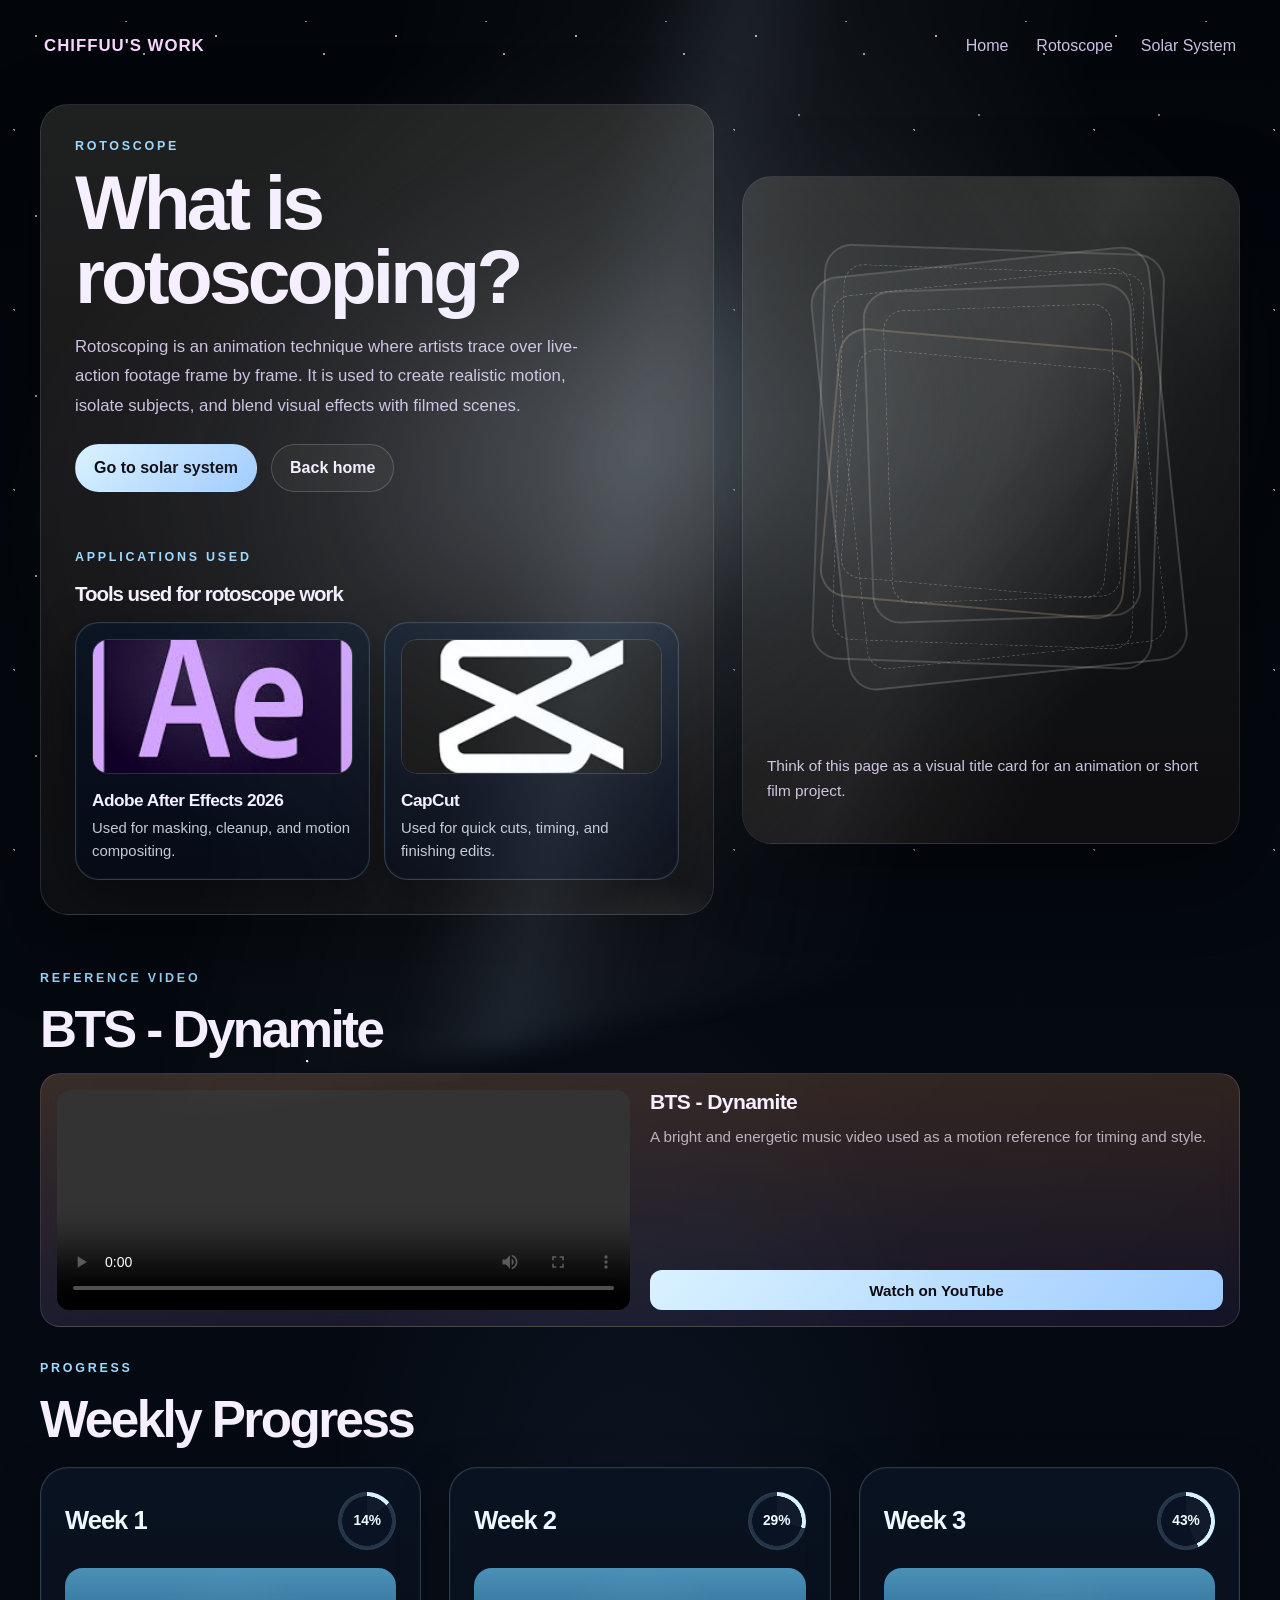
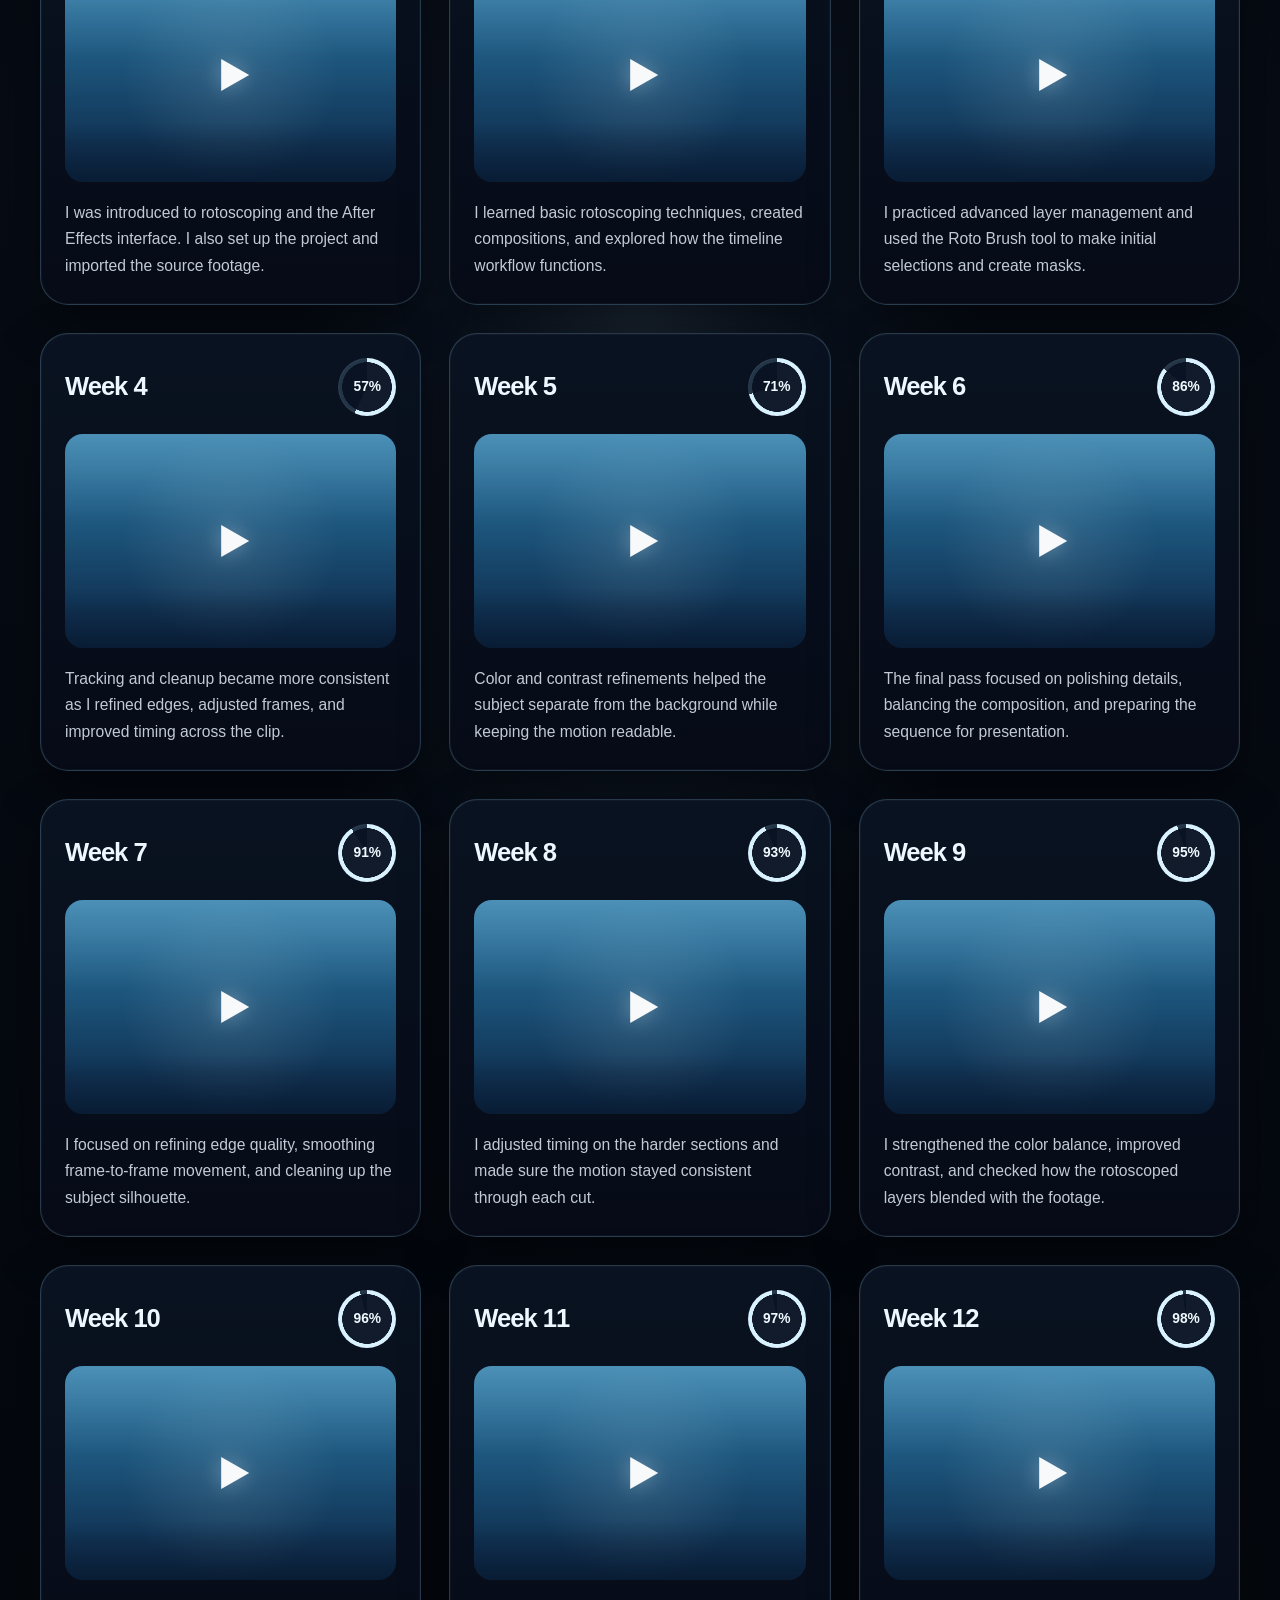
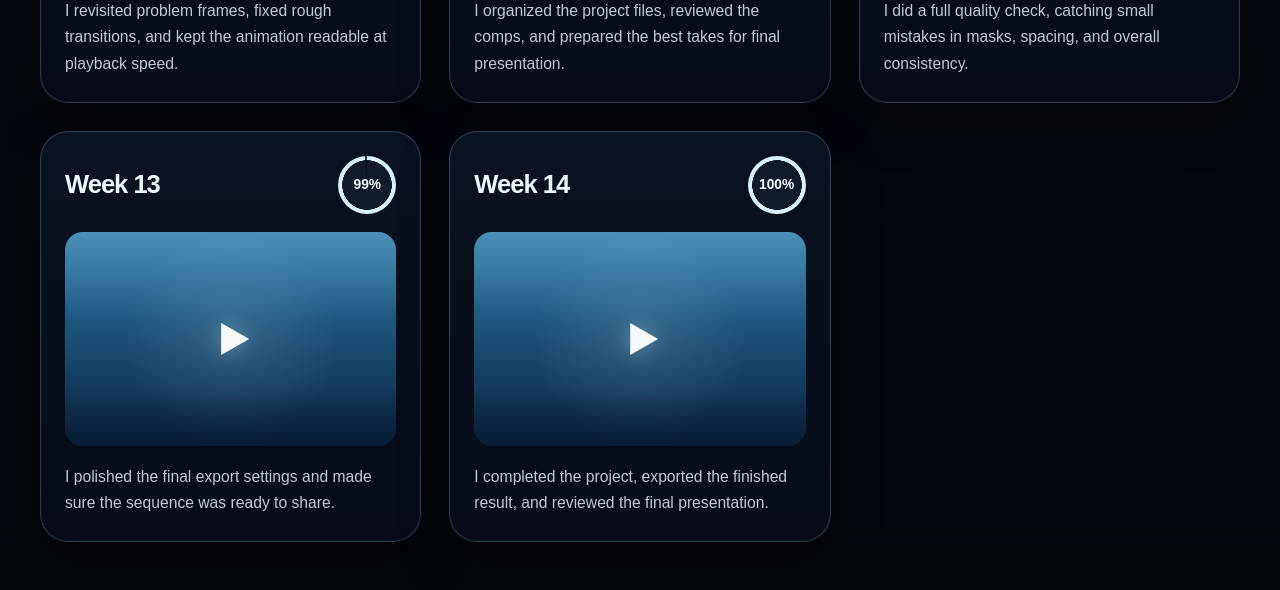
==== rotoscope.html @ 4b86f0cb "Solar system update all" ====
<!DOCTYPE html>
<html lang="en">
  <head>
    <meta charset="utf-8" />
    <meta name="viewport" content="width=device-width, initial-scale=1" />
    <title>Chiffuu's work - Rotoscope</title>
    <meta
      name="description"
      content="A stylized rotoscope page with bold contrast, frame cards, and sketch-like atmosphere."
    />
    <link rel="stylesheet" href="styles.css" />
  </head>
  <body>
    <div class="page-shell">
      <header class="topbar">
        <a class="brand" href="index.html" aria-label="Chiffuu's work home">Chiffuu's work</a>
        <nav class="nav" aria-label="Primary">
          <a href="index.html">Home</a>
          <a aria-current="page" href="rotoscope.html">Rotoscope</a>
          <a href="solar-system.html">Solar System</a>
        </nav>
      </header>

      <main>
        <section class="hero rotoscope-hero">
          <div class="hero-copy rotoscope-copy">
            <p class="eyebrow">Rotoscope</p>
            <h1>What is rotoscoping?</h1>
            <p class="hero-text">
              Rotoscoping is an animation technique where artists trace over live-action footage frame by frame.
              It is used to create realistic motion, isolate subjects, and blend visual effects with filmed scenes.
            </p>

            <div class="hero-actions">
              <a class="button button-primary" href="solar-system.html">Go to solar system</a>
              <a class="button button-secondary" href="index.html">Back home</a>
            </div>

            <section class="apps-section apps-inline" aria-labelledby="apps-heading">
              <div class="section-heading apps-heading-block">
                <p class="eyebrow">Applications used</p>
                <h2 id="apps-heading">Tools used for rotoscope work</h2>
              </div>

              <div class="apps-grid apps-grid-inline">
                <article class="app-card">
                  <img src="picture/Ae.jpg" alt="Adobe After Effects 2026 logo" class="app-image" />
                  <h3>Adobe After Effects 2026</h3>
                  <p>Used for masking, cleanup, and motion compositing.</p>
                </article>

                <article class="app-card">
                  <img src="picture/Capcut.png" alt="CapCut logo" class="app-image" />
                  <h3>CapCut</h3>
                  <p>Used for quick cuts, timing, and finishing edits.</p>
                </article>
              </div>
            </section>
          </div>

          <aside class="orbit-card rotoscope-panel" aria-label="Rotoscope frame stack">
            <div class="frame-stack" aria-hidden="true">
              <span class="frame frame-a"></span>
              <span class="frame frame-b"></span>
              <span class="frame frame-c"></span>
              <span class="frame frame-d"></span>
            </div>
            <div class="orbit-caption">
              <p>Think of this page as a visual title card for an animation or short film project.</p>
            </div>
          </aside>
        </section>

        <section class="section video-section rotoscope-video-section" aria-labelledby="rotoscope-video-heading">
          <div class="section-heading">
            <p class="eyebrow">Reference video</p>
            <h2 id="rotoscope-video-heading">BTS - Dynamite</h2>
          </div>

          <div class="video-box rotoscope-video-box" aria-label="BTS Dynamite video">
            <div class="video-player">
              <video controls preload="metadata" width="100%" height="220">
                <source src="video/Bts-Dynamite.mp4" type="video/mp4" />
                Your browser does not support the video tag.
              </video>
            </div>
            <div class="video-info">
              <p class="video-title">BTS - Dynamite</p>
              <p class="video-description">A bright and energetic music video used as a motion reference for timing and style.</p>
              <a href="https://www.youtube.com/watch?v=MRHUlhwJkds&amp;list=RDMRHUlhwJkds&amp;start_radio=1" class="video-link" target="_blank" rel="noopener noreferrer">Watch on YouTube</a>
            </div>
          </div>
        </section>

        <section class="section weekly-section" aria-labelledby="weekly-progress-heading">
          <div class="section-heading weekly-heading">
            <p class="eyebrow">Progress</p>
            <h2 id="weekly-progress-heading">Weekly Progress</h2>
          </div>

          <div class="weekly-grid">
            <article class="weekly-card" style="--progress: 14;">
              <div class="weekly-card-head">
                <h3>Week 1</h3>
                <span class="progress-ring" aria-hidden="true">14%</span>
              </div>
              <div class="weekly-preview" aria-hidden="true"><span class="weekly-play"></span></div>
              <p>I was introduced to rotoscoping and the After Effects interface. I also set up the project and imported the source footage.</p>
            </article>

            <article class="weekly-card" style="--progress: 29;">
              <div class="weekly-card-head">
                <h3>Week 2</h3>
                <span class="progress-ring" aria-hidden="true">29%</span>
              </div>
              <div class="weekly-preview" aria-hidden="true"><span class="weekly-play"></span></div>
              <p>I learned basic rotoscoping techniques, created compositions, and explored how the timeline workflow functions.</p>
            </article>

            <article class="weekly-card" style="--progress: 43;">
              <div class="weekly-card-head">
                <h3>Week 3</h3>
                <span class="progress-ring" aria-hidden="true">43%</span>
              </div>
              <div class="weekly-preview" aria-hidden="true"><span class="weekly-play"></span></div>
              <p>I practiced advanced layer management and used the Roto Brush tool to make initial selections and create masks.</p>
            </article>

            <article class="weekly-card" style="--progress: 57;">
              <div class="weekly-card-head">
                <h3>Week 4</h3>
                <span class="progress-ring" aria-hidden="true">57%</span>
              </div>
              <div class="weekly-preview" aria-hidden="true"><span class="weekly-play"></span></div>
              <p>Tracking and cleanup became more consistent as I refined edges, adjusted frames, and improved timing across the clip.</p>
            </article>

            <article class="weekly-card" style="--progress: 71;">
              <div class="weekly-card-head">
                <h3>Week 5</h3>
                <span class="progress-ring" aria-hidden="true">71%</span>
              </div>
              <div class="weekly-preview" aria-hidden="true"><span class="weekly-play"></span></div>
              <p>Color and contrast refinements helped the subject separate from the background while keeping the motion readable.</p>
            </article>

            <article class="weekly-card" style="--progress: 86;">
              <div class="weekly-card-head">
                <h3>Week 6</h3>
                <span class="progress-ring" aria-hidden="true">86%</span>
              </div>
              <div class="weekly-preview" aria-hidden="true"><span class="weekly-play"></span></div>
              <p>The final pass focused on polishing details, balancing the composition, and preparing the sequence for presentation.</p>
            </article>

            <article class="weekly-card" style="--progress: 91;">
              <div class="weekly-card-head">
                <h3>Week 7</h3>
                <span class="progress-ring" aria-hidden="true">91%</span>
              </div>
              <div class="weekly-preview" aria-hidden="true"><span class="weekly-play"></span></div>
              <p>I focused on refining edge quality, smoothing frame-to-frame movement, and cleaning up the subject silhouette.</p>
            </article>

            <article class="weekly-card" style="--progress: 93;">
              <div class="weekly-card-head">
                <h3>Week 8</h3>
                <span class="progress-ring" aria-hidden="true">93%</span>
              </div>
              <div class="weekly-preview" aria-hidden="true"><span class="weekly-play"></span></div>
              <p>I adjusted timing on the harder sections and made sure the motion stayed consistent through each cut.</p>
            </article>

            <article class="weekly-card" style="--progress: 95;">
              <div class="weekly-card-head">
                <h3>Week 9</h3>
                <span class="progress-ring" aria-hidden="true">95%</span>
              </div>
              <div class="weekly-preview" aria-hidden="true"><span class="weekly-play"></span></div>
              <p>I strengthened the color balance, improved contrast, and checked how the rotoscoped layers blended with the footage.</p>
            </article>

            <article class="weekly-card" style="--progress: 96;">
              <div class="weekly-card-head">
                <h3>Week 10</h3>
                <span class="progress-ring" aria-hidden="true">96%</span>
              </div>
              <div class="weekly-preview" aria-hidden="true"><span class="weekly-play"></span></div>
              <p>I revisited problem frames, fixed rough transitions, and kept the animation readable at playback speed.</p>
            </article>

            <article class="weekly-card" style="--progress: 97;">
              <div class="weekly-card-head">
                <h3>Week 11</h3>
                <span class="progress-ring" aria-hidden="true">97%</span>
              </div>
              <div class="weekly-preview" aria-hidden="true"><span class="weekly-play"></span></div>
              <p>I organized the project files, reviewed the comps, and prepared the best takes for final presentation.</p>
            </article>

            <article class="weekly-card" style="--progress: 98;">
              <div class="weekly-card-head">
                <h3>Week 12</h3>
                <span class="progress-ring" aria-hidden="true">98%</span>
              </div>
              <div class="weekly-preview" aria-hidden="true"><span class="weekly-play"></span></div>
              <p>I did a full quality check, catching small mistakes in masks, spacing, and overall consistency.</p>
            </article>

            <article class="weekly-card" style="--progress: 99;">
              <div class="weekly-card-head">
                <h3>Week 13</h3>
                <span class="progress-ring" aria-hidden="true">99%</span>
              </div>
              <div class="weekly-preview" aria-hidden="true"><span class="weekly-play"></span></div>
              <p>I polished the final export settings and made sure the sequence was ready to share.</p>
            </article>

            <article class="weekly-card" style="--progress: 100;">
              <div class="weekly-card-head">
                <h3>Week 14</h3>
                <span class="progress-ring" aria-hidden="true">100%</span>
              </div>
              <div class="weekly-preview" aria-hidden="true"><span class="weekly-play"></span></div>
              <p>I completed the project, exported the finished result, and reviewed the final presentation.</p>
            </article>
          </div>
        </section>
      </main>
    </div>
  </body>
</html>
---- styles.css ----
:root {
  color-scheme: dark;
  --bg: #04070e;
  --bg-soft: #07101b;
  --panel: rgba(13, 20, 33, 0.84);
  --panel-border: rgba(170, 205, 255, 0.14);
  --text: #f6efff;
  --muted: #ccbfe0;
  --accent: #9dd9ff;
  --accent-2: #dff5ff;
  --ring: rgba(146, 190, 255, 0.18);
  --shadow: 0 28px 80px rgba(0, 0, 0, 0.45);
}

* {
  box-sizing: border-box;
}

html {
  scroll-behavior: smooth;
}

body {
  margin: 0;
  min-height: 100vh;
  color: var(--text);
  font-family: "Space Grotesk", "Trebuchet MS", "Segoe UI", sans-serif;
  background:
    radial-gradient(ellipse at center, rgba(164, 213, 255, 0.12) 0%, rgba(73, 110, 160, 0.08) 18%, transparent 38%),
    radial-gradient(circle at 50% 50%, rgba(255, 255, 255, 0.08) 0 1px, transparent 1.5px),
    radial-gradient(circle at 24% 28%, rgba(255, 255, 255, 0.9) 0 1px, transparent 1.5px),
    radial-gradient(circle at 72% 22%, rgba(255, 255, 255, 0.75) 0 1px, transparent 1.5px),
    radial-gradient(circle at 84% 68%, rgba(255, 255, 255, 0.7) 0 1px, transparent 1.5px),
    linear-gradient(180deg, #02050a 0%, #060b14 46%, #03060b 100%);
}

body::after {
  content: "";
  position: fixed;
  inset: -12% -18%;
  pointer-events: none;
  opacity: 0.75;
  background:
    radial-gradient(ellipse at 50% 50%, rgba(255, 255, 255, 0.08) 0%, rgba(255, 255, 255, 0.06) 12%, transparent 26%),
    radial-gradient(ellipse at 50% 50%, rgba(180, 220, 255, 0.16) 0%, rgba(180, 220, 255, 0.08) 18%, transparent 42%),
    radial-gradient(ellipse at 50% 50%, rgba(255, 255, 255, 0.11) 0%, transparent 55%),
    linear-gradient(115deg, transparent 32%, rgba(255, 255, 255, 0.04) 45%, rgba(210, 233, 255, 0.16) 50%, rgba(255, 255, 255, 0.06) 55%, transparent 68%);
  transform: rotate(-12deg);
  filter: blur(14px);
}

body::before {
  content: "";
  position: fixed;
  inset: 0;
  pointer-events: none;
  opacity: 0.7;
  background-image:
    radial-gradient(circle at 20% 20%, rgba(255, 255, 255, 0.95) 0 1px, transparent 1px),
    radial-gradient(circle at 80% 30%, rgba(255, 255, 255, 0.85) 0 1px, transparent 1px),
    radial-gradient(circle at 8% 72%, rgba(255, 255, 255, 0.8) 0 1px, transparent 1px),
    radial-gradient(circle at 44% 64%, rgba(255, 255, 255, 0.65) 0 1px, transparent 1px),
    radial-gradient(circle at 70% 12%, rgba(255, 255, 255, 0.7) 0 1px, transparent 1px),
    radial-gradient(circle at 50% 42%, rgba(165, 220, 255, 0.14), transparent 22%),
    radial-gradient(circle at 52% 58%, rgba(255, 255, 255, 0.08), transparent 14%);
  background-size: 180px 180px, 180px 180px, 180px 180px, 180px 180px, 180px 180px, 100% 100%, 100% 100%;
}

a {
  color: inherit;
  text-decoration: none;
}

.page-shell {
  width: min(1200px, calc(100% - 32px));
  margin: 0 auto;
  padding: 22px 0 48px;
}

.home-hero .hero-copy,
.rotoscope-copy {
  min-height: 100%;
}

.home-hero {
  position: relative;
}

.home-hero::before {
  content: "";
  position: absolute;
  inset: 8px 0 0;
  z-index: -1;
  border-radius: 34px;
  background:
    radial-gradient(ellipse at 50% 54%, rgba(220, 238, 255, 0.2) 0%, rgba(220, 238, 255, 0.08) 10%, transparent 22%),
    radial-gradient(ellipse at 50% 54%, rgba(255, 255, 255, 0.08) 0%, transparent 34%),
    radial-gradient(circle at 18% 26%, rgba(89, 142, 205, 0.22), transparent 18%),
    radial-gradient(circle at 76% 20%, rgba(177, 225, 255, 0.18), transparent 16%),
    radial-gradient(circle at 54% 78%, rgba(255, 255, 255, 0.08), transparent 16%),
    linear-gradient(180deg, rgba(8, 12, 20, 0.76), rgba(2, 4, 8, 0.86));
  filter: blur(6px);
}

.home-hero::after {
  content: "";
  position: absolute;
  inset: 0;
  z-index: -1;
  border-radius: 34px;
  opacity: 0.7;
  background-image:
    linear-gradient(115deg, transparent 30%, rgba(250, 251, 255, 0.08) 46%, rgba(255, 255, 255, 0.2) 50%, rgba(255, 255, 255, 0.08) 54%, transparent 70%),
    radial-gradient(circle at 12% 18%, rgba(255, 255, 255, 0.95) 0 1px, transparent 1.5px),
    radial-gradient(circle at 28% 34%, rgba(255, 255, 255, 0.82) 0 1px, transparent 1.5px),
    radial-gradient(circle at 64% 16%, rgba(255, 255, 255, 0.76) 0 1px, transparent 1.5px),
    radial-gradient(circle at 82% 46%, rgba(255, 255, 255, 0.9) 0 1px, transparent 1.5px),
    radial-gradient(circle at 18% 72%, rgba(255, 255, 255, 0.74) 0 1px, transparent 1.5px),
    radial-gradient(circle at 56% 68%, rgba(255, 255, 255, 0.8) 0 1px, transparent 1.5px),
    radial-gradient(circle at 74% 82%, rgba(255, 255, 255, 0.9) 0 1px, transparent 1.5px),
    radial-gradient(circle at 36% 14%, rgba(255, 255, 255, 0.7) 0 1px, transparent 1.5px),
    radial-gradient(circle at 44% 44%, rgba(255, 255, 255, 0.66) 0 1px, transparent 1.5px),
    radial-gradient(circle at 88% 18%, rgba(255, 255, 255, 0.84) 0 1px, transparent 1.5px),
    radial-gradient(circle at 51% 49%, rgba(170, 220, 255, 0.12), transparent 34%);
  background-size: 220px 220px, 220px 220px, 220px 220px, 220px 220px, 220px 220px, 220px 220px, 220px 220px, 220px 220px, 220px 220px, 220px 220px, 220px 220px;
}

.topbar {
  display: flex;
  align-items: center;
  justify-content: space-between;
  gap: 24px;
  padding: 14px 4px 20px;
}

.brand {
  font-size: 1.05rem;
  font-weight: 700;
  letter-spacing: 0.06em;
  text-transform: uppercase;
  color: #f6d6ff;
}

.nav {
  display: flex;
  align-items: center;
  gap: 28px;
  color: var(--muted);
}

.nav a {
  position: relative;
  font-weight: 500;
  transition: color 0.2s ease;
}

.nav a:hover,
.nav a:focus-visible {
  color: var(--text);
}

.hero {
  display: grid;
  grid-template-columns: minmax(0, 1.15fr) minmax(320px, 0.85fr);
  gap: 28px;
  align-items: center;
  padding: 28px 0 22px;
}

.hero-copy,
.orbit-card,
.planet-panel,
.info-card {
  border: 1px solid var(--panel-border);
  background: var(--panel);
  backdrop-filter: blur(16px);
  box-shadow: var(--shadow);
}

.hero-copy {
  padding: 34px;
  border-radius: 28px;
  position: relative;
  overflow: hidden;
}

.hero-copy::after {
  content: "";
  position: absolute;
  inset: auto -10% -25% auto;
  width: 240px;
  height: 240px;
  border-radius: 50%;
  background: radial-gradient(circle, rgba(145, 210, 255, 0.22), transparent 70%);
}

.home-card {
  padding: 22px;
}

.galaxy-card {
  background:
    radial-gradient(circle at 50% 50%, rgba(183, 226, 255, 0.18), transparent 13%),
    radial-gradient(circle at 50% 50%, rgba(54, 84, 126, 0.3), transparent 54%),
    linear-gradient(180deg, rgba(8, 12, 20, 0.95), rgba(2, 3, 8, 0.98));
  overflow: hidden;
}

.galaxy-stage {
  position: relative;
  min-height: 520px;
  border-radius: 24px;
  overflow: hidden;
  background:
    linear-gradient(115deg, transparent 34%, rgba(255, 255, 255, 0.05) 46%, rgba(220, 236, 255, 0.12) 50%, rgba(255, 255, 255, 0.05) 54%, transparent 66%),
    radial-gradient(circle at 50% 50%, rgba(255, 194, 112, 0.22), transparent 16%),
    radial-gradient(circle at 50% 50%, rgba(130, 178, 225, 0.16), transparent 48%),
    linear-gradient(180deg, rgba(7, 10, 16, 0.94), rgba(1, 2, 6, 0.98));
  border: 1px solid rgba(255, 255, 255, 0.08);
  animation: drift 18s ease-in-out infinite;
}

.galaxy-glow {
  position: absolute;
  inset: 9% 11%;
  border-radius: 50%;
  background:
    radial-gradient(circle, rgba(214, 238, 255, 0.18), transparent 36%),
    radial-gradient(circle, rgba(255, 214, 164, 0.14), transparent 50%),
    radial-gradient(circle, rgba(124, 174, 228, 0.18), transparent 60%);
  filter: blur(10px);
  animation: pulse 8s ease-in-out infinite;
}

.sun-home {
  width: 62px;
  box-shadow:
    0 0 30px rgba(255, 216, 153, 0.95),
    0 0 90px rgba(255, 179, 92, 0.3);
  animation: sunPulse 6s ease-in-out infinite;
}

.planet-track {
  position: absolute;
  inset: 0;
  animation: orbitSpin linear infinite;
  transform-origin: center;
  pointer-events: none;
}

.planet-track .planet {
  left: 50%;
  top: 50%;
  transform: translate(-50%, -50%) translateX(var(--orbit-radius));
}

.track-mercury {
  inset: 43% 43%;
  animation-duration: 8s;
  --orbit-radius: 46px;
}

.track-venus {
  inset: 34% 34%;
  animation-duration: 11s;
  --orbit-radius: 72px;
}

.track-earth {
  inset: 28% 28%;
  animation-duration: 14s;
  --orbit-radius: 98px;
}

.track-mars {
  inset: 22% 22%;
  animation-duration: 18s;
  --orbit-radius: 124px;
}

.track-jupiter {
  inset: 15% 15%;
  animation-duration: 22s;
  --orbit-radius: 160px;
}

.track-saturn {
  inset: 10% 10%;
  animation-duration: 26s;
  --orbit-radius: 192px;
}

.track-uranus {
  inset: 5% 5%;
  animation-duration: 30s;
  --orbit-radius: 224px;
}

.track-neptune {
  inset: 0;
  animation-duration: 34s;
  --orbit-radius: 248px;
}

.comet {
  position: absolute;
  width: 8px;
  height: 8px;
  border-radius: 50%;
  background: #f6fbff;
  box-shadow: 0 0 18px rgba(180, 235, 255, 0.9);
}

.comet::after {
  content: "";
  position: absolute;
  right: 6px;
  top: 50%;
  width: 120px;
  height: 2px;
  transform: translateY(-50%);
  background: linear-gradient(90deg, rgba(246, 251, 255, 0.92), transparent);
}

.comet-1 {
  left: 16%;
  top: 22%;
  animation: cometFly 10s linear infinite;
}

.comet-2 {
  left: 72%;
  top: 68%;
  animation: cometFlyReverse 14s linear infinite;
}
}

.home-grid {
  grid-template-columns: repeat(3, minmax(0, 1fr));
}

.intro-grid {
  padding-top: 10px;
}

.site-footer {
  margin-top: 28px;
  padding: 18px 4px 0;
  border-top: 1px solid rgba(255, 255, 255, 0.08);
  color: var(--muted);
  font-size: 0.92rem;
  text-align: center;
}

.site-footer p {
  margin: 0;
}

.rotoscope-hero .hero-copy {
  background:
    linear-gradient(180deg, rgba(32, 32, 32, 0.96), rgba(15, 15, 18, 0.9)),
    var(--panel);
}

.rotoscope-hero .hero-copy::after {
  background: radial-gradient(circle, rgba(255, 255, 255, 0.16), transparent 68%);
  animation: rotoscopeGlow 7s ease-in-out infinite;
}

.rotoscope-panel {
  background:
    linear-gradient(180deg, rgba(28, 28, 28, 0.96), rgba(8, 8, 10, 0.95)),
    var(--panel);
}

.rotoscope-panel::before {
  content: "";
  position: absolute;
  inset: 0;
  border-radius: inherit;
  pointer-events: none;
  background:
    linear-gradient(115deg, transparent 24%, rgba(255, 255, 255, 0.06) 48%, transparent 72%),
    linear-gradient(180deg, rgba(255, 255, 255, 0.03), transparent 28%, rgba(255, 255, 255, 0.02));
  mix-blend-mode: screen;
  animation: filmSweep 8s linear infinite;
}

.frame-stack {
  position: relative;
  min-height: 520px;
}

.frame {
  position: absolute;
  inset: 10% 12%;
  border-radius: 28px;
  border: 2px solid rgba(255, 255, 255, 0.15);
  background: linear-gradient(135deg, rgba(255, 255, 255, 0.03), rgba(255, 255, 255, 0));
  transform-origin: center;
}

/* Background animation canvas and nebula */
#bg-canvas {
  position: fixed;
  inset: 0;
  width: 100%;
  height: 100%;
  z-index: -2;
  display: block;
  pointer-events: none;
}

.bg-nebula {
  position: fixed;
  inset: -10% -20%;
  z-index: -3;
  pointer-events: none;
  background: radial-gradient(ellipse at 30% 30%, rgba(80,120,170,0.12), transparent 30%),
              radial-gradient(ellipse at 70% 60%, rgba(200,120,160,0.08), transparent 34%),
              radial-gradient(ellipse at 50% 70%, rgba(160,200,255,0.06), transparent 40%);
  filter: blur(28px) saturate(1.05);
  opacity: 0.62;
  mix-blend-mode: screen;
  animation: nebulaDrift 36s ease-in-out infinite;
}

@keyframes nebulaDrift {
  0% { transform: translate3d(0,0,0) scale(1); }
  50% { transform: translate3d(-3%,1.5%,0) scale(1.02); }
  100% { transform: translate3d(0,0,0) scale(1); }
}

/* small performance-friendly reduced-res overlay for subtle parallax */
.bg-parallax {
  position: fixed;
  inset: 0;
  z-index: -1;
  background-image: radial-gradient(circle at 20% 30%, rgba(255,255,255,0.02) 0 1px, transparent 1.5px), radial-gradient(circle at 80% 70%, rgba(255,255,255,0.02) 0 1px, transparent 1.5px);
  background-size: 240px 240px, 360px 360px;
  opacity: 0.65;
  pointer-events: none;
  transform: translateZ(0);
  will-change: transform, opacity;
}

@media (prefers-reduced-motion: reduce) {
  .bg-nebula,
  #bg-canvas {
    animation: none;
  }
}

/* Background toggle button */
.bg-toggle {
  position: fixed;
  right: 16px;
  top: 16px;
  z-index: 9999;
  background: linear-gradient(180deg, rgba(255,255,255,0.06), rgba(255,255,255,0.02));
  color: var(--text);
  border: 1px solid rgba(255,255,255,0.06);
  padding: 8px 12px;
  border-radius: 999px;
  font-size: 0.9rem;
  box-shadow: 0 6px 18px rgba(0,0,0,0.45);
  cursor: pointer;
  backdrop-filter: blur(6px);
}

.bg-toggle[aria-pressed="true"] {
  background: linear-gradient(180deg, rgba(160,200,255,0.08), rgba(120,170,220,0.04));
  color: #fff;
  border-color: rgba(150,200,255,0.18);
}

.bg-toggle:focus {
  outline: 2px solid rgba(150,200,255,0.12);
  outline-offset: 2px;
}

.frame::before,
.frame::after {
  content: "";
  position: absolute;
  inset: 18px;
  border-radius: 20px;
  border: 1px dashed rgba(255, 255, 255, 0.12);
}

.frame-a {
  transform: rotate(-6deg) translate(2%, 2%);
  background: linear-gradient(135deg, rgba(255, 255, 255, 0.06), rgba(255, 255, 255, 0.01));
  animation: frameDriftA 9s ease-in-out infinite;
}

.frame-b {
  transform: rotate(2deg) translate(-1%, -1%);
  animation: frameDriftB 11s ease-in-out infinite;
}

.frame-c {
  transform: rotate(-2deg) translate(4%, -2%);
  inset: 18% 20%;
  animation: frameDriftC 13s ease-in-out infinite;
}

.frame-d {
  transform: rotate(5deg) translate(-3%, 5%);
  inset: 24% 16%;
  border-color: rgba(255, 210, 160, 0.2);
  animation: frameDriftD 10s ease-in-out infinite;
}

.video-box {
  display: grid;
  grid-template-columns: 1fr 1fr;
  gap: 20px;
  padding: 16px;
  border-radius: 20px;
  border: 1px solid rgba(255, 255, 255, 0.12);
  background:
    linear-gradient(135deg, rgba(255, 255, 255, 0.06), rgba(255, 255, 255, 0.01)),
    linear-gradient(180deg, rgba(255, 153, 84, 0.16), rgba(153, 102, 255, 0.08));
  backdrop-filter: blur(12px);
}

.video-player {
  border-radius: 12px;
  overflow: hidden;
  background: rgba(0, 0, 0, 0.3);
}

.video-player iframe {
  display: block;
  border: none;
}

.video-player video {
  display: block;
  width: 100%;
  border: none;
}

.video-placeholder {
  display: flex;
  align-items: center;
  justify-content: center;
  min-height: 220px;
  padding: 24px;
  text-align: center;
  background:
    linear-gradient(180deg, rgba(255, 255, 255, 0.05), rgba(255, 255, 255, 0.02)),
    rgba(0, 0, 0, 0.3);
}

.video-placeholder-note {
  margin: 0;
  max-width: 24ch;
  color: rgba(246, 239, 255, 0.72);
  font-size: 0.98rem;
  line-height: 1.6;
}

.video-info {
  display: flex;
  flex-direction: column;
  justify-content: flex-start;
  gap: 12px;
}

.video-title {
  margin: 0;
  font-size: 1.32rem;
  font-weight: 700;
  color: #f6efff;
  letter-spacing: -0.03em;
}

.video-description {
  margin: 0;
  font-size: 0.95rem;
  color: rgba(246, 239, 255, 0.7);
  line-height: 1.5;
  flex-grow: 1;
}

.video-link {
  display: inline-flex;
  align-items: center;
  justify-content: center;
  min-height: 40px;
  padding: 0 16px;
  border-radius: 12px;
  font-weight: 600;
  font-size: 0.95rem;
  color: #0c0b12;
  background: linear-gradient(135deg, #d9f2ff, #9fcbff);
  border: none;
  transition: transform 0.2s ease, box-shadow 0.2s ease;
  cursor: pointer;
}

.video-link:hover,
.video-link:focus-visible {
  transform: translateY(-2px);
  box-shadow: 0 8px 24px rgba(157, 217, 255, 0.3);
  text-decoration: none;
}

.video-link:active {
  transform: translateY(0);
}

.blender-download {
  display: flex;
  align-items: center;
  justify-content: center;
  gap: 8px;
  width: 100%;
  max-width: 100%;
  min-height: 48px;
  padding: 0 24px;
  border-radius: 999px;
  font-weight: 700;
  font-size: 1rem;
  letter-spacing: 0.03em;
  color: #ffffff;
  background: linear-gradient(135deg, #ff8800, #ff6b00);
  border: 2px solid rgba(255, 180, 50, 0.4);
  transition: transform 0.2s ease, box-shadow 0.2s ease, background 0.2s ease;
  cursor: pointer;
  text-decoration: none;
  box-sizing: border-box;
}

.blender-download:hover,
.blender-download:focus-visible {
  transform: scale(1.05);
  background: linear-gradient(135deg, #ff9920, #ff7d1a);
  box-shadow: 0 12px 32px rgba(255, 136, 0, 0.35), 0 0 20px rgba(255, 136, 0, 0.15);
  outline: none;
}

.blender-download:active {
  transform: scale(0.98);
}

.rotoscope-mark {
  background: linear-gradient(135deg, #f7f0ea, #626262);
}

.rotoscope-grid {
  grid-template-columns: repeat(4, minmax(0, 1fr));
}

.eyebrow {
  margin: 0 0 12px;
  color: var(--accent);
  text-transform: uppercase;
  letter-spacing: 0.22em;
  font-size: 0.78rem;
  font-weight: 700;
}

.hero h1,
.section-heading h2 {
  margin: 0;
  line-height: 0.97;
  letter-spacing: -0.05em;
}

.hero h1 {
  max-width: 12ch;
  font-size: clamp(2.8rem, 6vw, 5.6rem);
}

.hero-text {
  max-width: 58ch;
  margin: 18px 0 0;
  color: var(--muted);
  font-size: 1.05rem;
  line-height: 1.75;
}

.hero-actions {
  display: flex;
  flex-wrap: wrap;
  gap: 14px;
  margin-top: 24px;
}

.button {
  display: inline-flex;
  align-items: center;
  justify-content: center;
  min-height: 48px;
  padding: 0 18px;
  border-radius: 999px;
  font-weight: 700;
  border: 1px solid transparent;
}

.button-primary {
  color: #0c0b12;
  background: linear-gradient(135deg, #d9f2ff, #9fcbff);
}

.button-secondary {
  color: var(--text);
  border-color: rgba(255, 255, 255, 0.18);
  background: rgba(255, 255, 255, 0.04);
}

.button:hover,
.button:focus-visible {
  transform: translateY(-1px);
}

.stats {
  display: grid;
  grid-template-columns: repeat(4, minmax(0, 1fr));
  gap: 14px;
  padding: 0;
  margin: 26px 0 0;
  list-style: none;
}

.tools-heading {
  margin-top: 20px;
  margin-bottom: 12px;
}

.tools-list {
  margin-top: 0;
}

.stats li {
  padding: 16px 14px;
  border-radius: 18px;
  background: rgba(255, 255, 255, 0.03);
  border: 1px solid rgba(255, 255, 255, 0.08);
}

.stats span {
  display: block;
  font-size: 1.22rem;
  font-weight: 700;
  color: #ffffff;
}

.tools-list span {
  font-size: 1.05rem;
  letter-spacing: -0.02em;
}

.stats strong {
  display: block;
  margin-top: 6px;
  color: var(--muted);
  font-weight: 500;
}

.orbit-card {
  min-height: 620px;
  border-radius: 30px;
  padding: 24px;
  display: grid;
  grid-template-rows: 1fr auto;
  gap: 18px;
}

.orbit-map {
  position: relative;
  min-height: 520px;
  border-radius: 24px;
  overflow: hidden;
  background:
    radial-gradient(circle at 50% 50%, rgba(255, 194, 112, 0.35), transparent 17%),
    radial-gradient(circle at center, rgba(130, 178, 225, 0.22), transparent 65%),
    linear-gradient(180deg, rgba(7, 10, 16, 0.88), rgba(1, 2, 6, 0.96));
  border: 1px solid rgba(255, 255, 255, 0.06);
  animation: drift 18s ease-in-out infinite;
}

.orbit-map::before {
  content: "";
  position: absolute;
  inset: 12% 14%;
  border-radius: 50%;
  border: 1px solid var(--ring);
  box-shadow:
    0 0 0 24px rgba(177, 95, 255, 0.03),
    0 0 0 48px rgba(177, 95, 255, 0.02),
    0 0 0 72px rgba(177, 95, 255, 0.01);
}

.sun {
  position: absolute;
  left: 50%;
  top: 52%;
  width: 56px;
  aspect-ratio: 1;
  border-radius: 50%;
  transform: translate(-50%, -50%);
  background: radial-gradient(circle at 35% 35%, #ffef8a 0, #ff9a00 42%, #ff4d00 72%, #9d1f00 100%);
  box-shadow: 0 0 22px rgba(255, 156, 64, 0.85), 0 0 80px rgba(255, 115, 0, 0.35);
}

.orbit {
  position: absolute;
  left: 50%;
  top: 50%;
  border-radius: 50%;
  border: 1px solid rgba(183, 126, 255, 0.18);
  transform: translate(-50%, -50%);
}

.orbit-1 { width: 34%; height: 34%; }
.orbit-2 { width: 46%; height: 46%; }
.orbit-3 { width: 58%; height: 58%; }
.orbit-4 { width: 70%; height: 70%; }
.orbit-5 { width: 82%; height: 82%; }
.orbit-6 { width: 94%; height: 94%; }

.planet {
  position: absolute;
  left: 50%;
  top: 50%;
  border-radius: 50%;
  transform-origin: center;
  overflow: visible;
  box-shadow: 0 0 12px rgba(255, 255, 255, 0.12);
}

.planet::before,
.planet::after {
  content: "";
  position: absolute;
  inset: 0;
  border-radius: 50%;
}

.mercury {
  width: 10px;
  height: 10px;
  background: radial-gradient(circle at 35% 30%, #d9c8b8 0 18%, #8f7f74 38%, #5b4f47 70%, #3f3631 100%);
  transform: translate(120px, -78px);
}

.mercury::before {
  background:
    radial-gradient(circle at 28% 32%, rgba(255, 255, 255, 0.18) 0 6%, transparent 6.5%),
    radial-gradient(circle at 70% 62%, rgba(0, 0, 0, 0.16) 0 10%, transparent 10.5%);
}

.venus {
  width: 14px;
  height: 14px;
  background: radial-gradient(circle at 35% 30%, #f6e6ab 0 16%, #d8b85d 36%, #ab7f22 72%, #725214 100%);
  transform: translate(95px, -26px);
}

.venus::before {
  background:
    radial-gradient(circle at 35% 28%, rgba(255, 255, 255, 0.26) 0 14%, transparent 14.5%),
    radial-gradient(circle at 62% 66%, rgba(250, 232, 170, 0.28) 0 12%, transparent 12.5%);
  mix-blend-mode: screen;
}

.earth {
  width: 15px;
  height: 15px;
  background:
    radial-gradient(circle at 34% 32%, #8dd6ff 0 18%, transparent 18.5%),
    radial-gradient(circle at 50% 52%, #4f8ef7 0 64%, #173d96 100%);
  transform: translate(80px, 34px);
}

.earth::before {
  background:
    radial-gradient(circle at 34% 30%, rgba(255, 255, 255, 0.45) 0 8%, transparent 8.5%),
    radial-gradient(circle at 28% 62%, rgba(89, 186, 100, 0.8) 0 10%, transparent 10.5%),
    radial-gradient(circle at 62% 40%, rgba(73, 170, 106, 0.75) 0 11%, transparent 11.5%);
}

.earth::after {
  box-shadow: 0 0 0 1px rgba(148, 220, 255, 0.24) inset;
}

.mars {
  width: 12px;
  height: 12px;
  background: radial-gradient(circle at 35% 28%, #f3b28f 0 14%, #c95c2f 34%, #9a3117 70%, #5f1d10 100%);
  transform: translate(92px, -5px);
}

.mars::before {
  background:
    radial-gradient(circle at 68% 42%, rgba(255, 226, 207, 0.4) 0 8%, transparent 8.5%),
    radial-gradient(circle at 32% 68%, rgba(58, 16, 6, 0.32) 0 9%, transparent 9.5%);
}

.jupiter {
  width: 24px;
  height: 24px;
  background:
    linear-gradient(180deg, rgba(255, 255, 255, 0.08), transparent 24%),
    repeating-linear-gradient(
      180deg,
      #f4d2ad 0 4px,
      #d7a36f 4px 8px,
      #b67148 8px 12px,
      #e9bf91 12px 16px
    );
  transform: translate(82px, -96px);
}

.jupiter::before {
  background:
    radial-gradient(circle at 33% 34%, rgba(255, 255, 255, 0.2) 0 10%, transparent 10.5%),
    radial-gradient(circle at 66% 58%, rgba(120, 58, 22, 0.25) 0 12%, transparent 12.5%);
}

.saturn {
  width: 20px;
  height: 20px;
  background: radial-gradient(circle at 35% 32%, #f7e7bf 0 16%, #e4c98a 34%, #b08a49 72%, #7f602e 100%);
  transform: translate(87px, -55px);
}

.saturn::before {
  inset: -7px;
  border-radius: 50%;
  border: 2px solid rgba(240, 217, 167, 0.55);
  border-left-color: rgba(243, 228, 192, 0.18);
  transform: rotate(-18deg);
  box-shadow: 0 0 12px rgba(255, 231, 173, 0.1);
}

.saturn::after {
  background:
    radial-gradient(circle at 34% 28%, rgba(255, 255, 255, 0.25) 0 10%, transparent 10.5%),
    radial-gradient(circle at 63% 62%, rgba(161, 120, 55, 0.22) 0 11%, transparent 11.5%);
}

.uranus {
  width: 14px;
  height: 14px;
  background: radial-gradient(circle at 35% 30%, #d7fbff 0 16%, #85e8f5 40%, #3cb4d2 76%, #1d6f92 100%);
  transform: translate(44px, -158px);
}

.uranus::before {
  background: radial-gradient(circle at 36% 28%, rgba(255, 255, 255, 0.28) 0 10%, transparent 10.5%);
}

.neptune {
  width: 13px;
  height: 13px;
  background: radial-gradient(circle at 35% 30%, #c1dbff 0 14%, #6e99ff 38%, #2e59cd 74%, #17327f 100%);
  transform: translate(16px, -176px);
}

.neptune::before {
  background: radial-gradient(circle at 34% 28%, rgba(255, 255, 255, 0.24) 0 9%, transparent 9.5%);
}

.orbit-caption {
  color: var(--muted);
  font-size: 0.96rem;
  line-height: 1.6;
}

.section {
  padding: 18px 0 0;
}

.section-heading {
  display: grid;
  gap: 8px;
  max-width: 58rem;
  margin-bottom: 18px;
}

.section-heading h2 {
  font-size: clamp(2rem, 4vw, 3.3rem);
  max-width: 16ch;
}

.planet-grid,
.gallery-layout {
  display: grid;
  gap: 16px;
}

.planet-grid {
  grid-template-columns: repeat(5, minmax(0, 1fr));
}

.planet-panel,
.info-card {
  border-radius: 22px;
  padding: 20px;
}

.planet-link {
  display: block;
  color: inherit;
  text-decoration: none;
  transition: transform 0.2s ease, border-color 0.2s ease, box-shadow 0.2s ease;
}

.planet-link:hover,
.planet-link:focus-visible {
  transform: translateY(-3px);
  border-color: rgba(157, 217, 255, 0.34);
  box-shadow: 0 0 0 1px rgba(255, 255, 255, 0.04) inset, 0 24px 60px rgba(0, 0, 0, 0.45);
  outline: none;
}

.planet-panel h3,
.info-card h3 {
  margin: 14px 0 8px;
  font-size: 1.22rem;
}

.planet-panel p,
.info-card p {
  margin: 0;
  color: var(--muted);
  line-height: 1.7;
}

.planet-panel {
  display: flex;
  flex-direction: column;
  gap: 0;
}

.planet-cta {
  display: inline-flex;
  align-items: center;
  justify-content: center;
  width: fit-content;
  margin-top: 18px;
  padding: 10px 14px;
  border-radius: 999px;
  font-size: 0.86rem;
  font-weight: 700;
  letter-spacing: 0.04em;
  text-transform: uppercase;
  color: #08101e;
  background: linear-gradient(135deg, #d9f2ff, #9fcbff);
  box-shadow: 0 8px 20px rgba(157, 217, 255, 0.18);
}

.weekly-section {
  padding-top: 34px;
}

.apps-section {
  padding-top: 34px;
}

.rotoscope-video-section {
  padding-top: 34px;
}

.rotoscope-video-box {
  max-width: 100%;
}

.application-panel {
  border-radius: 24px;
  border: 1px solid rgba(157, 217, 255, 0.22);
  background:
    linear-gradient(180deg, rgba(10, 18, 33, 0.96), rgba(6, 11, 22, 0.98)),
    var(--panel);
  box-shadow:
    0 0 0 1px rgba(255, 255, 255, 0.03) inset,
    0 18px 48px rgba(0, 0, 0, 0.38);
  padding: 18px;
}

.application-panel-empty {
  display: grid;
  grid-template-rows: 1fr auto;
  gap: 14px;
  min-height: 100%;
}

.applications-placeholder {
  min-height: 270px;
}

.application-copy h3 {
  margin: 0 0 8px;
  font-size: 1.28rem;
  letter-spacing: -0.03em;
}

.application-copy p {
  margin: 0;
  color: rgba(236, 245, 255, 0.82);
  line-height: 1.65;
}

.application-video-box {
  grid-template-columns: 1fr;
  padding: 12px;
  gap: 14px;
}

.application-video-box .video-player {
  min-height: 220px;
}

.apps-inline {
  margin-top: 24px;
}

.apps-heading-block h2 {
  font-size: 1.28rem;
  max-width: none;
}

.apps-grid {
  display: grid;
  grid-template-columns: repeat(2, minmax(0, 1fr));
  gap: 20px;
}

.apps-grid-inline {
  gap: 14px;
}

.app-card {
  border-radius: 24px;
  border: 1px solid rgba(157, 217, 255, 0.22);
  background:
    linear-gradient(180deg, rgba(10, 18, 33, 0.96), rgba(6, 11, 22, 0.98)),
    var(--panel);
  box-shadow:
    0 0 0 1px rgba(255, 255, 255, 0.03) inset,
    0 18px 48px rgba(0, 0, 0, 0.38);
  padding: 16px;
}

.app-image {
  width: 100%;
  aspect-ratio: 16 / 8.3;
  object-fit: cover;
  border-radius: 16px;
  border: 1px solid rgba(255, 255, 255, 0.15);
}

.app-card h3 {
  margin: 12px 0 6px;
  font-size: 1.08rem;
  letter-spacing: -0.03em;
}

.app-card p {
  margin: 0;
  color: rgba(236, 245, 255, 0.82);
  line-height: 1.55;
  font-size: 0.93rem;
}

.weekly-heading {
  margin-bottom: 22px;
}

.weekly-heading h2 {
  max-width: none;
}

.weekly-grid {
  display: grid;
  grid-template-columns: repeat(3, minmax(0, 1fr));
  gap: 28px;
}

.weekly-card {
  display: grid;
  gap: 18px;
  padding: 24px;
  border-radius: 28px;
  border: 1px solid rgba(157, 217, 255, 0.22);
  background:
    linear-gradient(180deg, rgba(10, 18, 33, 0.96), rgba(6, 11, 22, 0.98)),
    var(--panel);
  box-shadow:
    0 0 0 1px rgba(255, 255, 255, 0.03) inset,
    0 18px 48px rgba(0, 0, 0, 0.38);
}

.weekly-card-head {
  display: flex;
  align-items: center;
  justify-content: space-between;
  gap: 16px;
}

.weekly-card-head h3 {
  margin: 0;
  font-size: clamp(1.5rem, 2vw, 2.3rem);
  color: #edf7ff;
  letter-spacing: -0.04em;
}

.progress-ring {
  --progress-size: 58px;
  --progress-color: #d9f2ff;
  width: var(--progress-size);
  height: var(--progress-size);
  display: grid;
  place-items: center;
  border-radius: 50%;
  font-size: 0.86rem;
  font-weight: 700;
  color: #eff9ff;
  background:
    radial-gradient(circle at center, rgba(9, 18, 34, 0.96) 60%, transparent 61%),
    conic-gradient(var(--progress-color) calc(var(--progress) * 1%), rgba(157, 217, 255, 0.18) 0);
  box-shadow: 0 0 0 1px rgba(255, 255, 255, 0.05) inset;
}

.weekly-preview {
  position: relative;
  min-height: 214px;
  border-radius: 18px;
  overflow: hidden;
  background:
    linear-gradient(180deg, rgba(53, 157, 214, 0.76), rgba(12, 37, 68, 0.96));
}

.weekly-preview::before,
.weekly-preview::after {
  content: "";
  position: absolute;
  inset: 0;
}

.weekly-preview::before {
  background:
    linear-gradient(180deg, rgba(255, 255, 255, 0.16), transparent 42%),
    radial-gradient(circle at 50% 50%, rgba(213, 242, 255, 0.12), transparent 55%);
}

.weekly-preview::after {
  inset: auto auto 0 0;
  width: 100%;
  height: 28%;
  background: linear-gradient(180deg, transparent, rgba(5, 18, 34, 0.42));
}

.weekly-play {
  position: absolute;
  inset: 50% auto auto 50%;
  width: 0;
  height: 0;
  border-style: solid;
  border-width: 16px 0 16px 28px;
  border-color: transparent transparent transparent rgba(255, 255, 255, 0.96);
  transform: translate(-35%, -50%);
  filter: drop-shadow(0 0 10px rgba(255, 255, 255, 0.3));
}

.weekly-card p {
  margin: 0;
  color: rgba(236, 245, 255, 0.82);
  line-height: 1.7;
  font-size: 0.98rem;
}

.planet-mark {
  display: inline-block;
  width: 40px;
  height: 40px;
  border-radius: 50%;
  background: linear-gradient(135deg, rgba(255, 255, 255, 0.4), rgba(255, 255, 255, 0.05));
}

.sun-mark { background: linear-gradient(135deg, #fff4a8, #ff9f2f); }
.mercury-mark { background: linear-gradient(135deg, #d4c7b7, #8d7f72); }
.venus-mark { background: linear-gradient(135deg, #f0d788, #a88529); }
.earth-mark { background: linear-gradient(135deg, #93dbff, #1e5eff); }
.moon-mark { background: linear-gradient(135deg, #f0f3f8, #8d97a8); }
.mars-mark { background: linear-gradient(135deg, #ff9b72, #8f2f0f); }
.jupiter-mark { background: linear-gradient(135deg, #f7dbbf, #bc7f4c); }
.saturn-mark { background: linear-gradient(135deg, #f7e7bf, #b08a49); }
.uranus-mark { background: linear-gradient(135deg, #d7fbff, #3cb4d2); }
.neptune-mark { background: linear-gradient(135deg, #c1dbff, #2e59cd); }
.pluto-mark { background: linear-gradient(135deg, #efe8ff, #9d8ccf); }

.gallery-section {
  padding-bottom: 18px;
}

.video-section {
  padding-top: 34px;
}

.solar-video-box {
  max-width: 920px;
}

.gallery-layout {
  grid-template-columns: 1.1fr 1.1fr 0.9fr;
}

.accent-card {
  background:
    linear-gradient(180deg, rgba(21, 30, 47, 0.94), rgba(11, 18, 30, 0.9)),
    var(--panel);
}

@keyframes orbitSpin {
  from {
    transform: rotate(0deg);
  }

  to {
    transform: rotate(360deg);
  }
}

@keyframes sunPulse {
  0%,
  100% {
    transform: translate(-50%, -50%) scale(1);
  }

  50% {
    transform: translate(-50%, -50%) scale(1.06);
  }
}

@keyframes pulse {
  0%,
  100% {
    opacity: 0.72;
    transform: scale(1);
  }

  50% {
    opacity: 1;
    transform: scale(1.03);
  }
}

@keyframes drift {
  0%,
  100% {
    transform: translate3d(0, 0, 0);
  }

  50% {
    transform: translate3d(0, -10px, 0);
  }
}

@keyframes filmSweep {
  0% {
    transform: translateX(-18%);
    opacity: 0.22;
  }

  50% {
    opacity: 0.45;
  }

  100% {
    transform: translateX(18%);
    opacity: 0.22;
  }
}

@keyframes rotoscopeGlow {
  0%,
  100% {
    transform: scale(1);
    opacity: 0.65;
  }

  50% {
    transform: scale(1.04);
    opacity: 0.95;
  }
}

@keyframes frameDriftA {
  0%,
  100% { transform: rotate(-6deg) translate(2%, 2%); }
  50% { transform: rotate(-4deg) translate(3%, 0%); }
}

@keyframes frameDriftB {
  0%,
  100% { transform: rotate(2deg) translate(-1%, -1%); }
  50% { transform: rotate(4deg) translate(-2%, 1%); }
}

@keyframes frameDriftC {
  0%,
  100% { transform: rotate(-2deg) translate(4%, -2%); }
  50% { transform: rotate(-5deg) translate(2%, -1%); }
}

@keyframes frameDriftD {
  0%,
  100% { transform: rotate(5deg) translate(-3%, 5%); }
  50% { transform: rotate(7deg) translate(-1%, 3%); }
}

@keyframes cometFly {
  0% {
    transform: translate(-20px, 0) scale(0.8);
    opacity: 0;
  }

  10% {
    opacity: 1;
  }

  100% {
    transform: translate(580px, 240px) scale(1);
    opacity: 0;
  }
}

@keyframes cometFlyReverse {
  0% {
    transform: translate(20px, 0) scale(0.85);
    opacity: 0;
  }

  12% {
    opacity: 1;
  }

  100% {
    transform: translate(-520px, -220px) scale(1);
    opacity: 0;
  }
}

@media (prefers-reduced-motion: reduce) {
  html {
    scroll-behavior: auto;
  }

  .planet-track,
  .galaxy-glow,
  .sun-home,
  .galaxy-stage,
  .comet,
  .frame-a,
  .frame-b,
  .frame-c,
  .frame-d,
  .rotoscope-panel::before,
  .rotoscope-hero .hero-copy::after {
    animation: none;
  }
}

@media (max-width: 960px) {
  .hero,
  .planet-grid,
  .home-grid,
  .apps-grid,
  .rotoscope-grid,
  .gallery-layout,
  .weekly-grid {
    grid-template-columns: 1fr;
  }

  .stats {
    grid-template-columns: repeat(2, minmax(0, 1fr));
  }

  .orbit-card {
    min-height: auto;
  }

  .planet-grid {
    grid-template-columns: repeat(2, minmax(0, 1fr));
  }

  .orbit-map {
    min-height: 460px;
  }

  .galaxy-stage {
    min-height: 460px;
  }
}

@media (max-width: 720px) {
  .page-shell {
    width: min(100% - 20px, 1200px);
    padding-top: 12px;
  }

  .topbar {
    flex-direction: column;
    align-items: flex-start;
  }

  .nav {
    gap: 18px;
    flex-wrap: wrap;
  }

  .hero-copy,
  .orbit-card,
  .planet-panel,
  .weekly-card,
  .info-card {
    border-radius: 22px;
  }

  .apps-grid {
    grid-template-columns: 1fr;
  }

  .hero-copy,
  .orbit-card {
    padding: 22px;
  }

  .stats {
    grid-template-columns: 1fr;
  }

  .planet-grid {
    grid-template-columns: 1fr;
  }

  .orbit-map {
    min-height: 360px;
  }

  .galaxy-stage {
    min-height: 360px;
  }

  .section-heading h2 {
    max-width: 100%;
  }

  .site-footer {
    margin-top: 20px;
  }
}
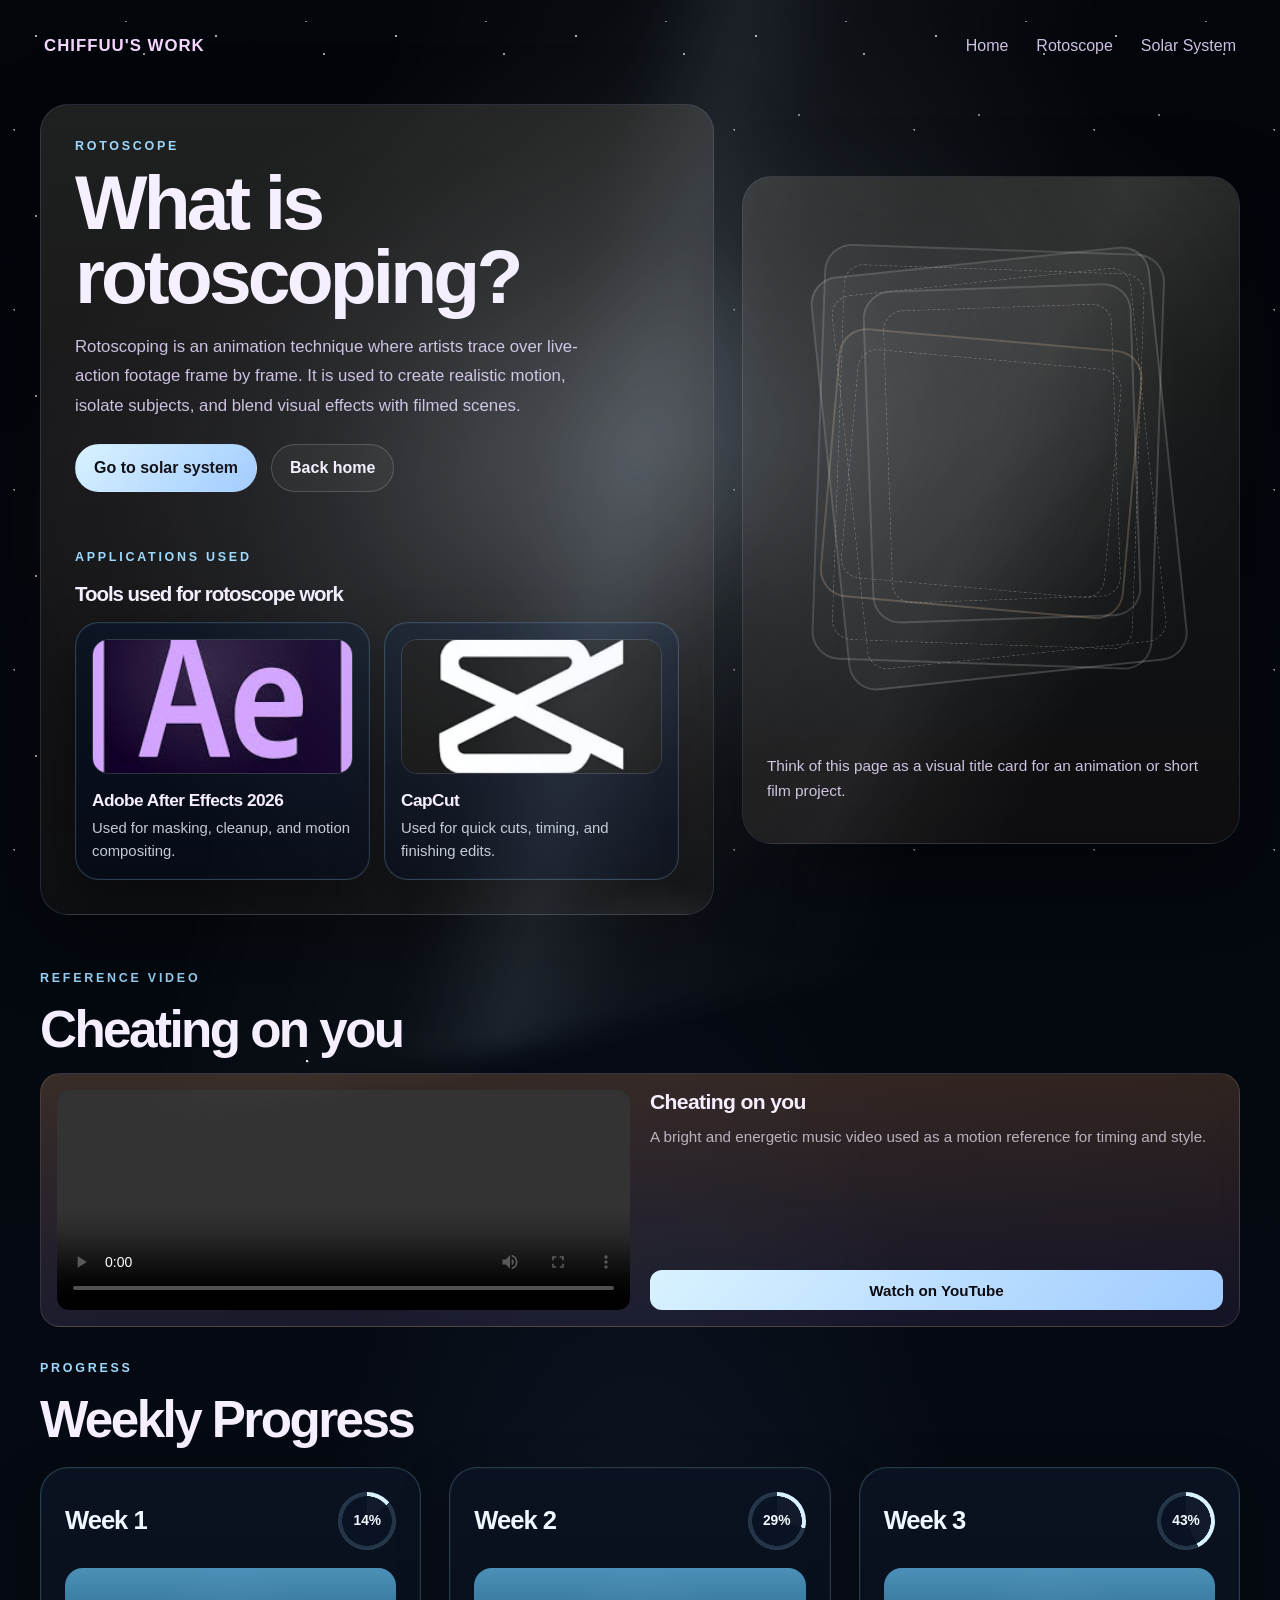
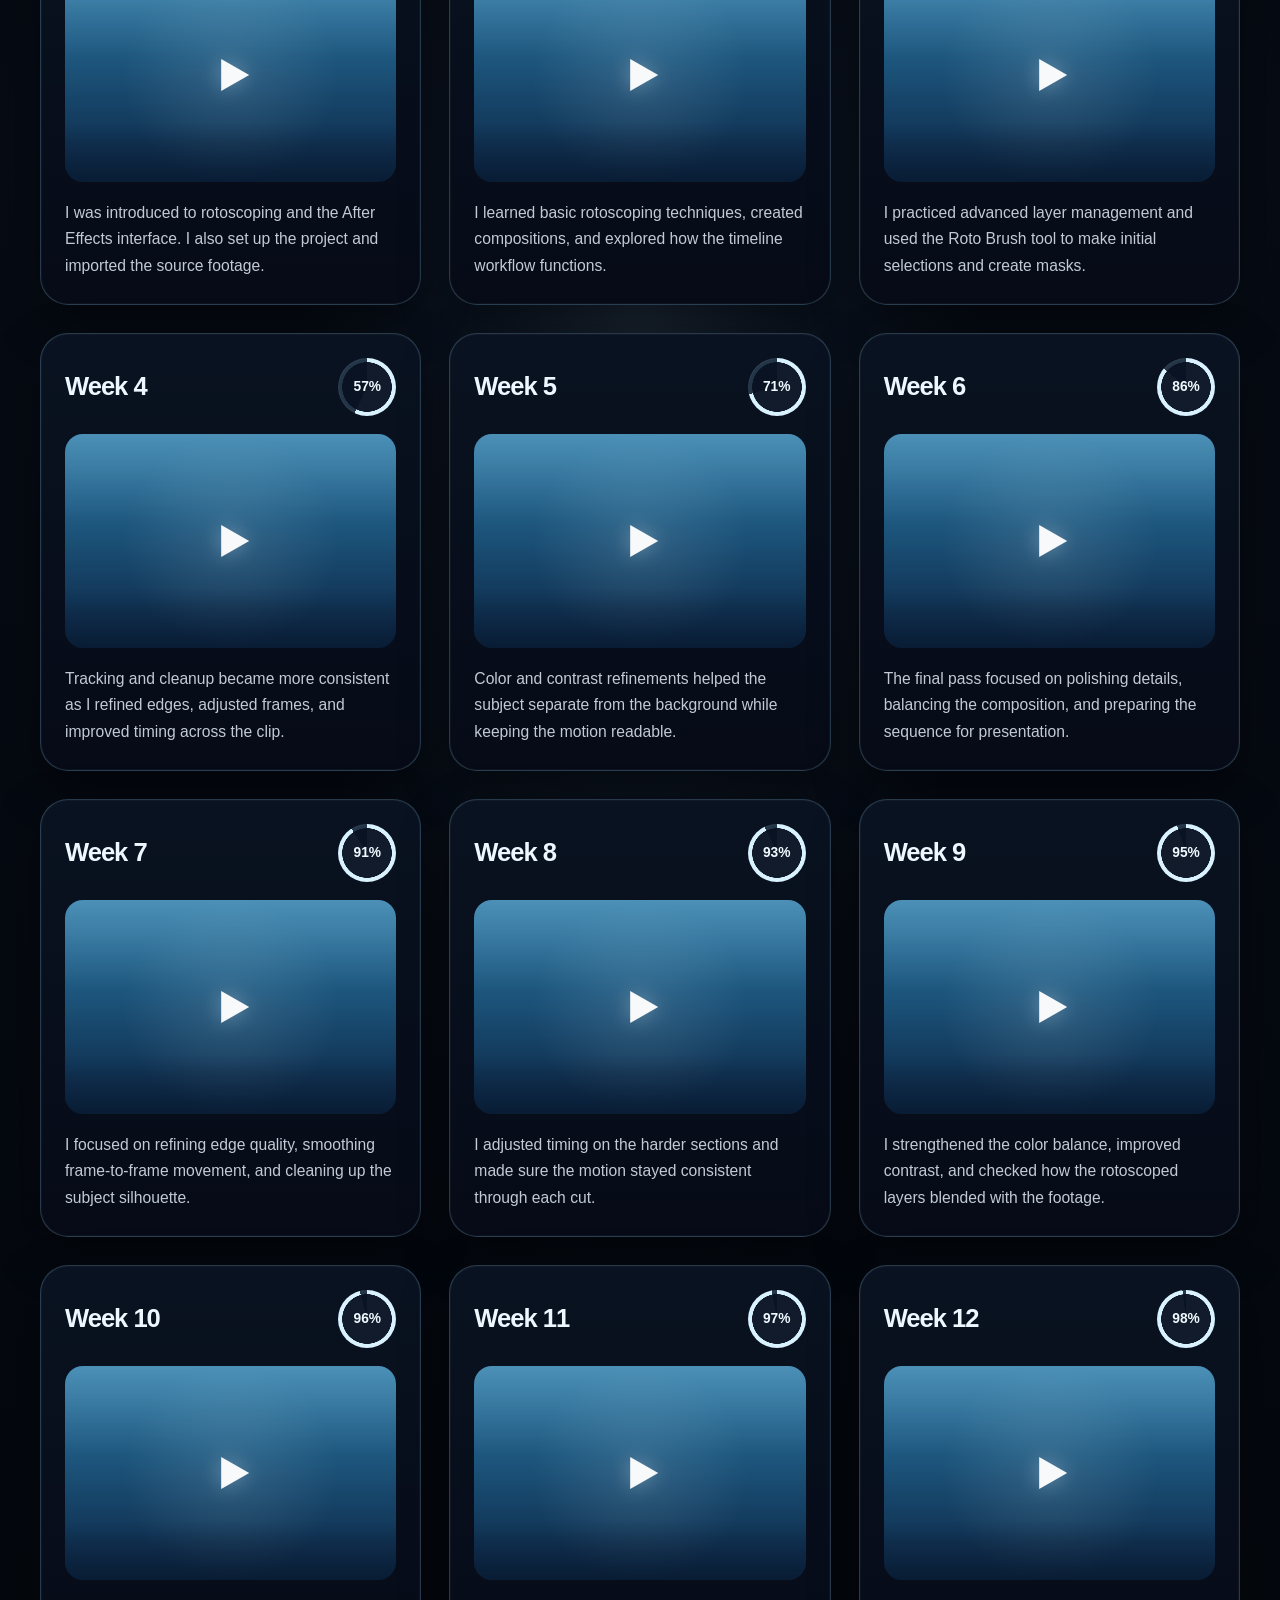
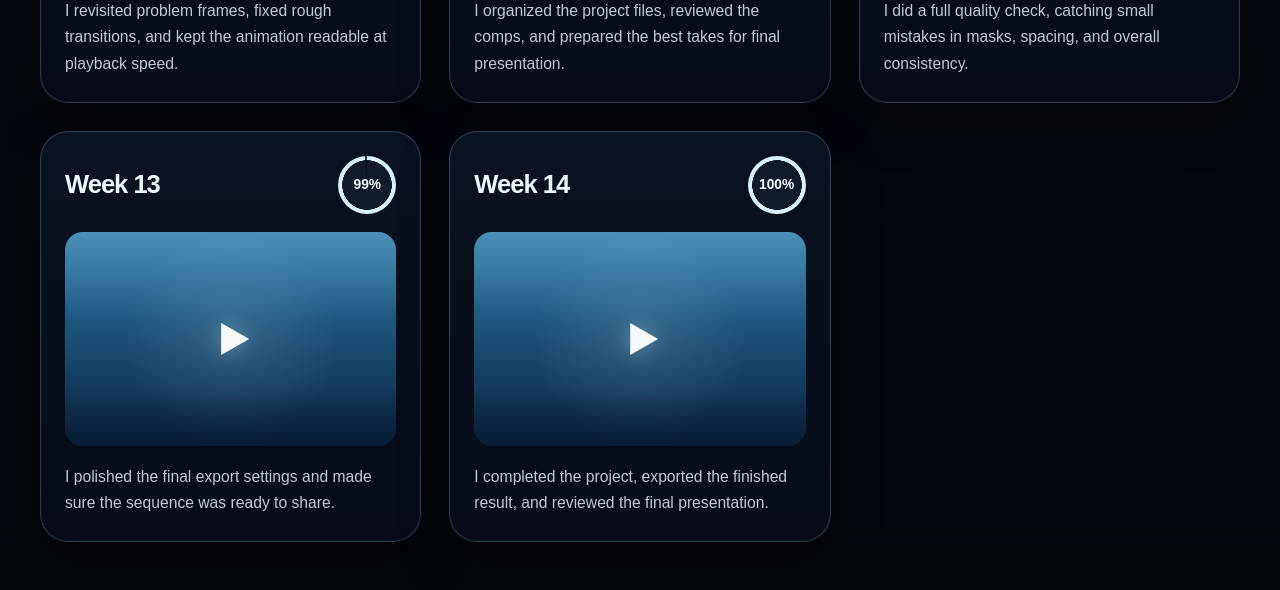
==== commit a0630c37: "new song" ====
--- a/rotoscope.html
+++ b/rotoscope.html
@@ -74,20 +74,20 @@
         <section class="section video-section rotoscope-video-section" aria-labelledby="rotoscope-video-heading">
           <div class="section-heading">
             <p class="eyebrow">Reference video</p>
-            <h2 id="rotoscope-video-heading">BTS - Dynamite</h2>
+            <h2 id="rotoscope-video-heading">Cheating on you</h2>
           </div>
 
           <div class="video-box rotoscope-video-box" aria-label="BTS Dynamite video">
             <div class="video-player">
               <video controls preload="metadata" width="100%" height="220">
-                <source src="video/Bts-Dynamite.mp4" type="video/mp4" />
+                <source src="video/charlie puth.mp4" type="video/mp4" />
                 Your browser does not support the video tag.
               </video>
             </div>
             <div class="video-info">
-              <p class="video-title">BTS - Dynamite</p>
+              <p class="video-title">Cheating on you</p>
               <p class="video-description">A bright and energetic music video used as a motion reference for timing and style.</p>
-              <a href="https://www.youtube.com/watch?v=MRHUlhwJkds&amp;list=RDMRHUlhwJkds&amp;start_radio=1" class="video-link" target="_blank" rel="noopener noreferrer">Watch on YouTube</a>
+              <a href="https://www.youtube.com/watch?v=dRspCmtv2Ng&amp;list=RDdRspCmtv2Ng&amp;start_radio=1" class="video-link" target="_blank" rel="noopener noreferrer">Watch on YouTube</a>
             </div>
           </div>
         </section>
--- a/styles.css
+++ b/styles.css
@@ -19,6 +19,192 @@
 html {
   scroll-behavior: smooth;
 }
+
+body {
+  margin: 0;
+  min-height: 100vh;
+  color: var(--text);
+  font-family: "Space Grotesk", "Trebuchet MS", "Segoe UI", sans-serif;
+  background:
+    radial-gradient(ellipse at center, rgba(164, 213, 255, 0.12) 0%, rgba(73, 110, 160, 0.08) 18%, transparent 38%),
+    radial-gradient(circle at 50% 50%, rgba(255, 255, 255, 0.08) 0 1px, transparent 1.5px),
+    radial-gradient(circle at 24% 28%, rgba(255, 255, 255, 0.9) 0 1px, transparent 1.5px),
+    radial-gradient(circle at 72% 22%, rgba(255, 255, 255, 0.75) 0 1px, transparent 1.5px),
+    radial-gradient(circle at 84% 68%, rgba(255, 255, 255, 0.7) 0 1px, transparent 1.5px),
+    linear-gradient(180deg, #02050a 0%, #060b14 46%, #03060b 100%);
+}
+
+body::after {
+  content: "";
+  position: fixed;
+  inset: -12% -18%;
+  pointer-events: none;
+  opacity: 0.75;
+  background:
+    radial-gradient(ellipse at 50% 50%, rgba(255, 255, 255, 0.08) 0%, rgba(255, 255, 255, 0.06) 12%, transparent 26%),
+    radial-gradient(ellipse at 50% 50%, rgba(180, 220, 255, 0.16) 0%, rgba(180, 220, 255, 0.08) 18%, transparent 42%),
+    radial-gradient(ellipse at 50% 50%, rgba(255, 255, 255, 0.11) 0%, transparent 55%),
+    linear-gradient(115deg, transparent 32%, rgba(255, 255, 255, 0.04) 45%, rgba(210, 233, 255, 0.16) 50%, rgba(255, 255, 255, 0.06) 55%, transparent 68%);
+  transform: rotate(-12deg);
+  filter: blur(14px);
+}
+
+body::before {
+  content: "";
+  position: fixed;
+  inset: 0;
+  pointer-events: none;
+  opacity: 0.7;
+  background-image:
+    radial-gradient(circle at 20% 20%, rgba(255, 255, 255, 0.95) 0 1px, transparent 1px),
+    radial-gradient(circle at 80% 30%, rgba(255, 255, 255, 0.85) 0 1px, transparent 1px),
+    radial-gradient(circle at 8% 72%, rgba(255, 255, 255, 0.8) 0 1px, transparent 1px),
+    radial-gradient(circle at 44% 64%, rgba(255, 255, 255, 0.65) 0 1px, transparent 1px),
+    radial-gradient(circle at 70% 12%, rgba(255, 255, 255, 0.7) 0 1px, transparent 1px),
+    radial-gradient(circle at 50% 42%, rgba(165, 220, 255, 0.14), transparent 22%),
+    radial-gradient(circle at 52% 58%, rgba(255, 255, 255, 0.08), transparent 14%);
+  background-size: 180px 180px, 180px 180px, 180px 180px, 180px 180px, 180px 180px, 100% 100%, 100% 100%;
+}
+
+.age-section {
+  padding: 28px 0 34px;
+}
+
+.age-section .section-heading {
+  margin-bottom: 28px;
+}
+
+.age-section-heading h1 {
+  margin: 0;
+  font-size: 2rem;
+  font-weight: 700;
+}
+
+.is-hidden {
+  display: none !important;
+}
+
+.age-panel {
+  padding: 32px;
+  border-radius: 28px;
+  background: var(--panel);
+  border: 1px solid var(--panel-border);
+  backdrop-filter: blur(16px);
+}
+
+.age-form {
+  display: flex;
+  flex-direction: column;
+  gap: 16px;
+}
+
+.age-label {
+  font-size: 0.95rem;
+  font-weight: 600;
+  color: var(--text);
+}
+
+.age-controls {
+  display: flex;
+  align-items: center;
+  justify-content: center;
+  gap: 16px;
+  flex-wrap: wrap;
+}
+
+.age-input {
+  flex: 1 1 300px;
+  max-width: 400px;
+  height: 50px;
+  padding: 0 20px;
+  border-radius: 8px;
+  border: 1px solid var(--panel-border);
+  background: rgba(13, 20, 33, 0.8);
+  color: var(--text);
+  font: inherit;
+  font-size: 1rem;
+  text-align: center;
+  transition: border-color 0.2s ease, box-shadow 0.2s ease;
+}
+
+.age-input::placeholder {
+  color: var(--muted);
+}
+
+.age-input:focus {
+  outline: none;
+  border-color: var(--accent);
+  box-shadow: 0 0 0 3px rgba(157, 217, 255, 0.15);
+}
+
+.age-button {
+  height: 50px;
+  padding: 0 28px;
+  border: none;
+  border-radius: 8px;
+  font-size: 1rem;
+  font-weight: 600;
+  white-space: nowrap;
+  cursor: pointer;
+}
+
+.planet-age-summary {
+  display: grid;
+  grid-template-columns: repeat(3, minmax(0, 1fr));
+  gap: 16px;
+  margin-top: 28px;
+}
+
+.age-card {
+  display: flex;
+  flex-direction: column;
+  align-items: center;
+  justify-content: center;
+  gap: 10px;
+  padding: 24px 18px;
+  border-radius: 16px;
+  border: 1px solid var(--panel-border);
+  background: rgba(13, 20, 33, 0.6);
+  text-align: center;
+  transition: transform 0.2s ease, border-color 0.2s ease;
+}
+
+.age-card:hover {
+  transform: translateY(-2px);
+  border-color: rgba(157, 217, 255, 0.3);
+}
+
+.age-card h3 {
+  margin: 0;
+  font-size: 1.2rem;
+  font-weight: 700;
+  color: var(--text);
+}
+
+.age-card p {
+  margin: 0;
+  font-size: 0.9rem;
+  color: var(--muted);
+}
+
+.age-card .age-value {
+  font-weight: 700;
+  font-size: 1rem;
+  color: var(--accent);
+  margin-bottom: 4px;
+}
+
+.age-card .rev-value {
+  font-size: 0.85rem;
+}
+
+ .hero {
+   display: grid;
+   grid-template-columns: minmax(0, 1.15fr) minmax(320px, 0.85fr);
+   gap: 28px;
+   align-items: center;
+   padding: 28px 0 22px;
+ }
 
 body {
   margin: 0;
@@ -1005,10 +1191,13 @@
 }
 
 .planet-link {
-  display: block;
+  display: flex;
+  flex-direction: column;
+  justify-content: space-between;
   color: inherit;
   text-decoration: none;
   transition: transform 0.2s ease, border-color 0.2s ease, box-shadow 0.2s ease;
+  height: 100%;
 }
 
 .planet-link:hover,
@@ -1307,6 +1496,36 @@
   max-width: 920px;
 }
 
+@media (max-width: 980px) {
+  .planet-age-summary {
+    grid-template-columns: repeat(2, minmax(0, 1fr));
+  }
+}
+
+@media (max-width: 680px) {
+  .age-panel {
+    padding: 26px;
+  }
+
+  .age-section-heading h1 {
+    font-size: 1.8rem;
+  }
+
+  .planet-age-summary {
+    grid-template-columns: 1fr;
+  }
+
+  .age-controls {
+    flex-direction: column;
+    gap: 14px;
+  }
+
+  .age-input,
+  .age-button {
+    width: 100%;
+  }
+}
+
 .gallery-layout {
   grid-template-columns: 1.1fr 1.1fr 0.9fr;
 }
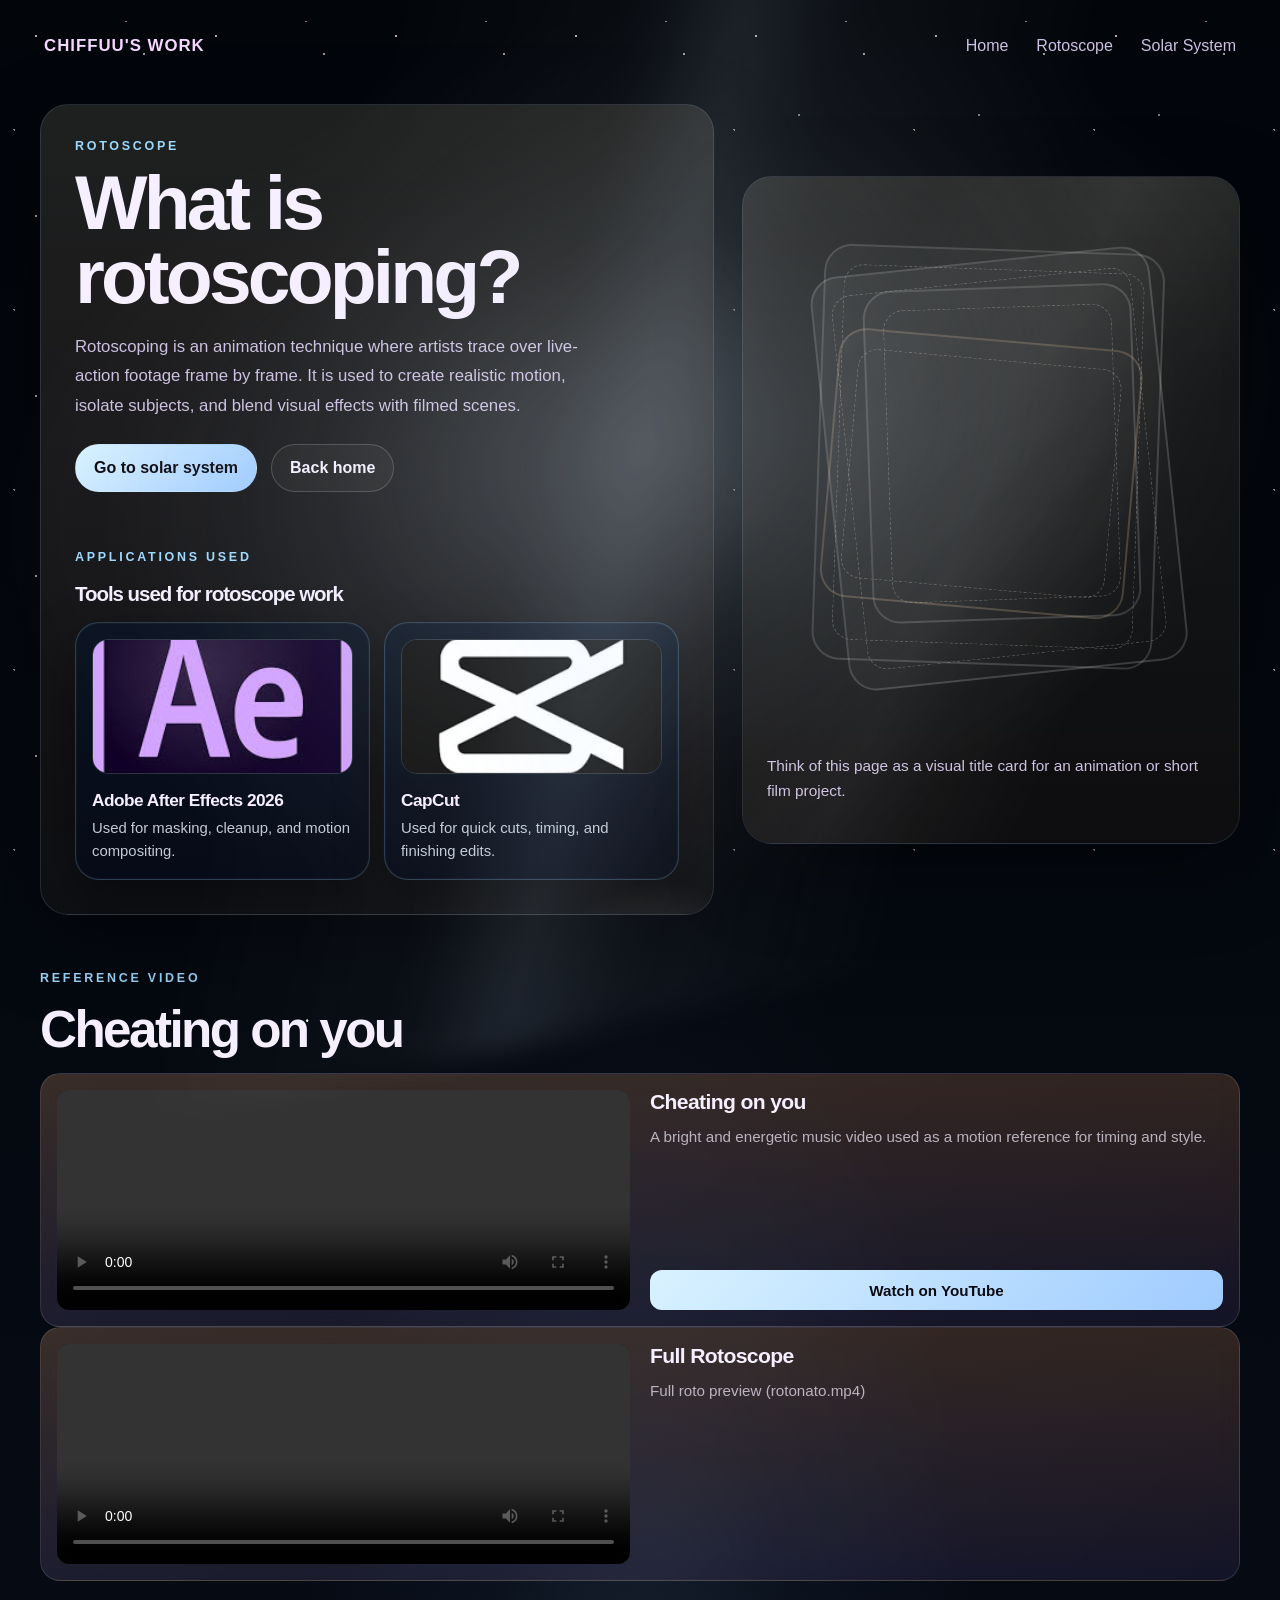
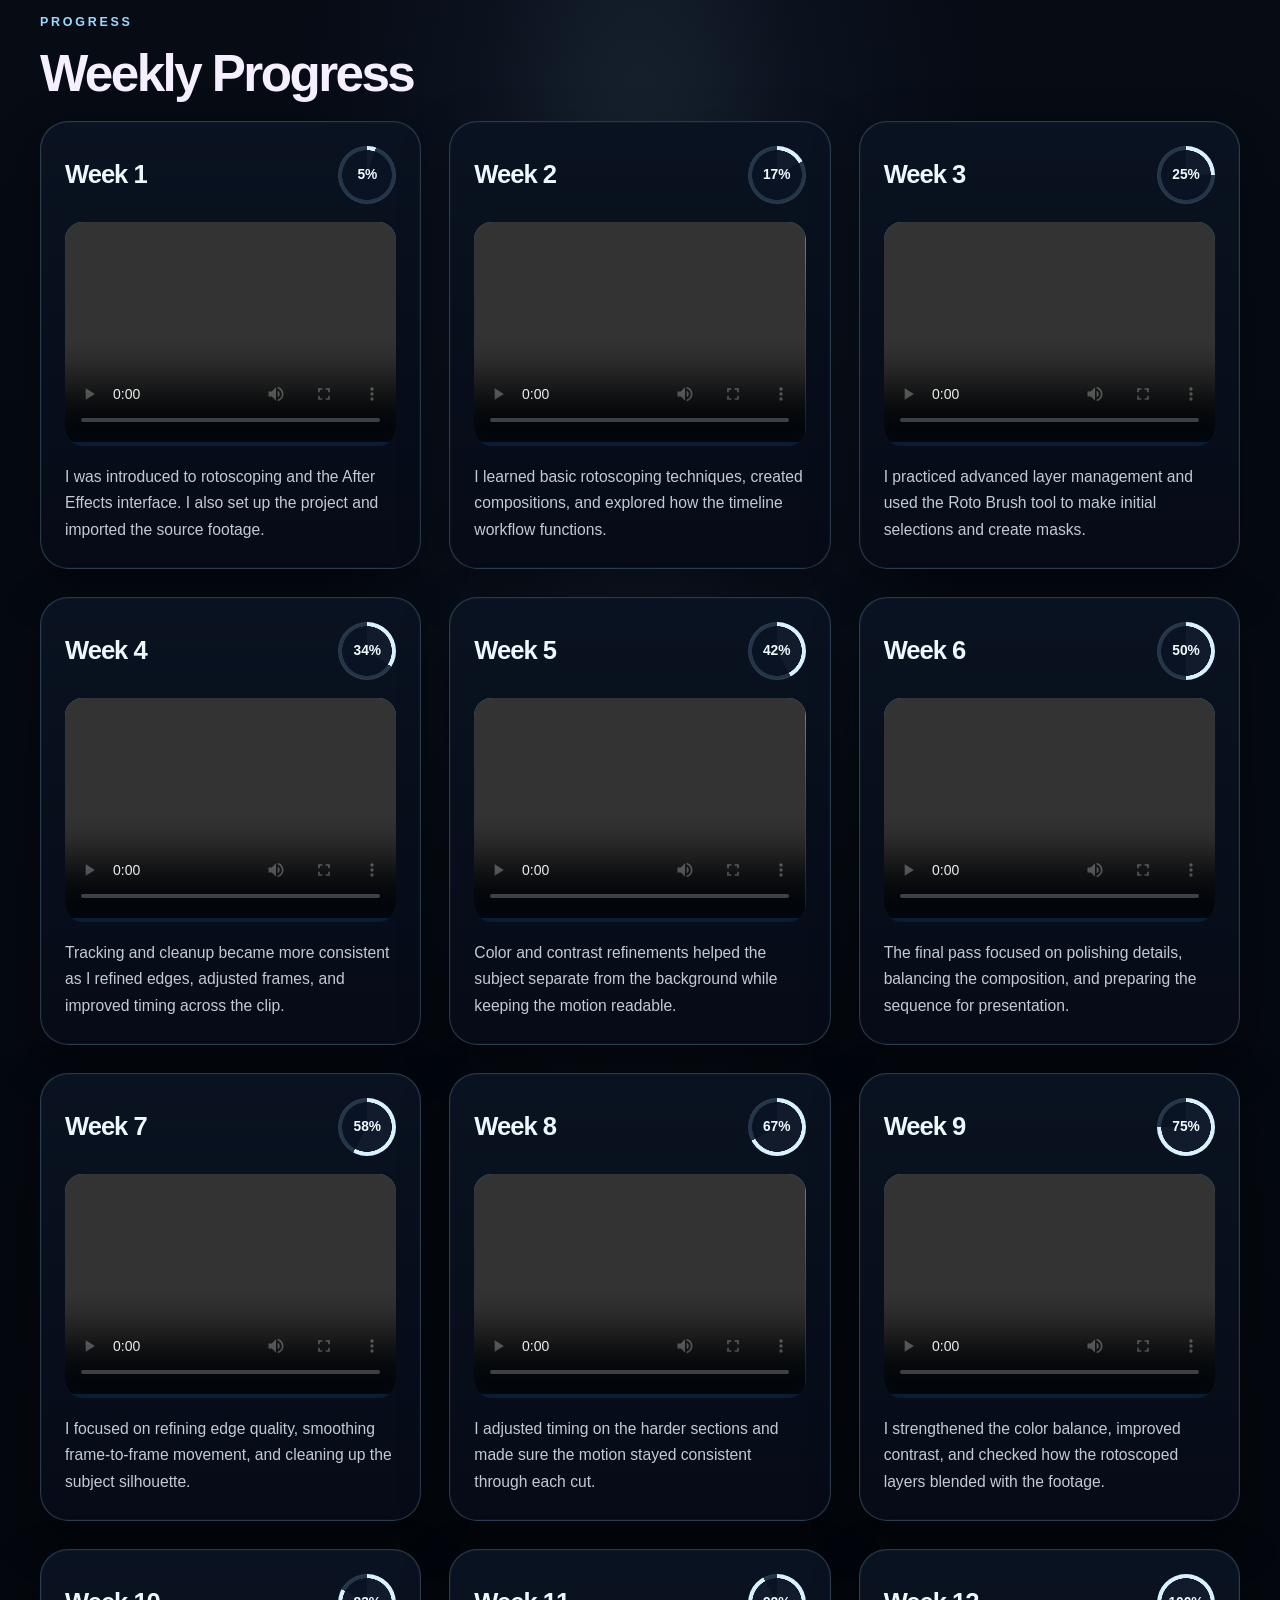
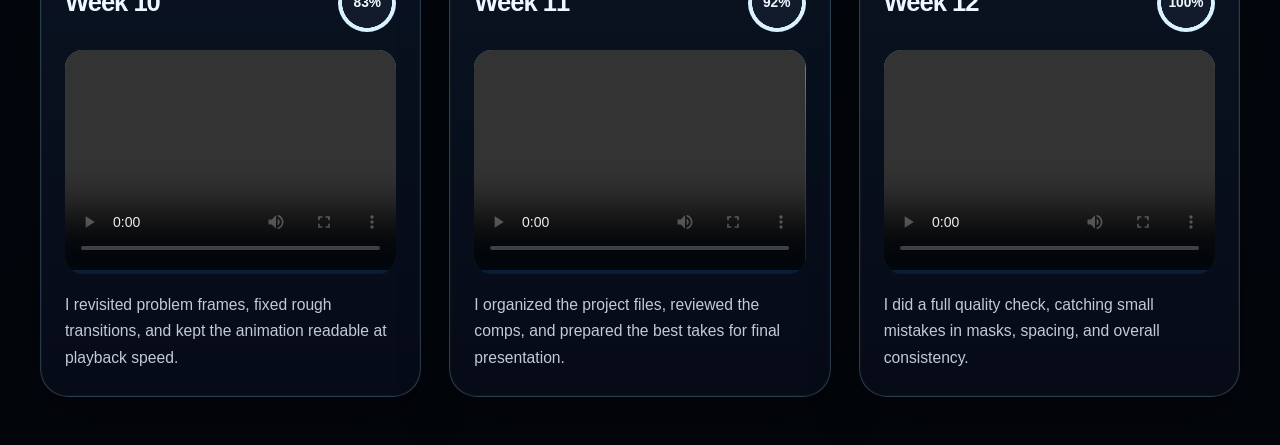
==== commit 100a50b3: "roto" ====
--- a/rotoscope.html
+++ b/rotoscope.html
@@ -90,6 +90,19 @@
               <a href="https://www.youtube.com/watch?v=dRspCmtv2Ng&amp;list=RDdRspCmtv2Ng&amp;start_radio=1" class="video-link" target="_blank" rel="noopener noreferrer">Watch on YouTube</a>
             </div>
           </div>
+
+          <div class="video-box rotoscope-video-box" aria-label="Full rotonato video">
+            <div class="video-player">
+              <video controls preload="metadata" width="100%" height="220">
+                <source src="video/rotonato.mp4" type="video/mp4" />
+                Your browser does not support the video tag.
+              </video>
+            </div>
+            <div class="video-info">
+              <p class="video-title">Full Rotoscope</p>
+              <p class="video-description">Full roto preview (rotonato.mp4)</p>
+            </div>
+          </div>
         </section>
 
         <section class="section weekly-section" aria-labelledby="weekly-progress-heading">
@@ -99,131 +112,175 @@
           </div>
 
           <div class="weekly-grid">
-            <article class="weekly-card" style="--progress: 14;">
+            <article class="weekly-card" style="--progress: 5;">
               <div class="weekly-card-head">
                 <h3>Week 1</h3>
-                <span class="progress-ring" aria-hidden="true">14%</span>
-              </div>
-              <div class="weekly-preview" aria-hidden="true"><span class="weekly-play"></span></div>
+                <span class="progress-ring" aria-hidden="true">5%</span>
+              </div>
+              <div class="weekly-preview">
+                <video controls preload="metadata" width="100%" height="220" aria-label="Week 1 preview video">
+                  <source src="video/week1_1.mp4" type="video/mp4" />
+                  Your browser does not support the video tag.
+                </video>
+              </div>
               <p>I was introduced to rotoscoping and the After Effects interface. I also set up the project and imported the source footage.</p>
             </article>
 
-            <article class="weekly-card" style="--progress: 29;">
+            <article class="weekly-card" style="--progress: 17;">
               <div class="weekly-card-head">
                 <h3>Week 2</h3>
-                <span class="progress-ring" aria-hidden="true">29%</span>
-              </div>
-              <div class="weekly-preview" aria-hidden="true"><span class="weekly-play"></span></div>
+                <span class="progress-ring" aria-hidden="true">17%</span>
+              </div>
+              <div class="weekly-preview">
+                <video controls preload="metadata" width="100%" height="220" aria-label="Week 2 preview video">
+                  <source src="video/week2_1.mp4" type="video/mp4" />
+                  Your browser does not support the video tag.
+                </video>
+              </div>
               <p>I learned basic rotoscoping techniques, created compositions, and explored how the timeline workflow functions.</p>
             </article>
 
-            <article class="weekly-card" style="--progress: 43;">
+            <article class="weekly-card" style="--progress: 25;">
               <div class="weekly-card-head">
                 <h3>Week 3</h3>
-                <span class="progress-ring" aria-hidden="true">43%</span>
-              </div>
-              <div class="weekly-preview" aria-hidden="true"><span class="weekly-play"></span></div>
+                <span class="progress-ring" aria-hidden="true">25%</span>
+              </div>
+              <div class="weekly-preview">
+                <video controls preload="metadata" width="100%" height="220" aria-label="Week 3 preview video">
+                  <source src="video/week3_1.mp4" type="video/mp4" />
+                  Your browser does not support the video tag.
+                </video>
+              </div>
               <p>I practiced advanced layer management and used the Roto Brush tool to make initial selections and create masks.</p>
             </article>
 
-            <article class="weekly-card" style="--progress: 57;">
+            <article class="weekly-card" style="--progress: 34;">
               <div class="weekly-card-head">
                 <h3>Week 4</h3>
-                <span class="progress-ring" aria-hidden="true">57%</span>
-              </div>
-              <div class="weekly-preview" aria-hidden="true"><span class="weekly-play"></span></div>
+                <span class="progress-ring" aria-hidden="true">34%</span>
+              </div>
+              <div class="weekly-preview">
+                <video controls preload="metadata" width="100%" height="220" aria-label="Week 4 preview video">
+                  <source src="video/week4.mp4" type="video/mp4" />
+                  Your browser does not support the video tag.
+                </video>
+              </div>
               <p>Tracking and cleanup became more consistent as I refined edges, adjusted frames, and improved timing across the clip.</p>
             </article>
 
-            <article class="weekly-card" style="--progress: 71;">
+            <article class="weekly-card" style="--progress: 42;">
               <div class="weekly-card-head">
                 <h3>Week 5</h3>
-                <span class="progress-ring" aria-hidden="true">71%</span>
-              </div>
-              <div class="weekly-preview" aria-hidden="true"><span class="weekly-play"></span></div>
+                <span class="progress-ring" aria-hidden="true">42%</span>
+              </div>
+              <div class="weekly-preview">
+                <video controls preload="metadata" width="100%" height="220" aria-label="Week 5 preview video">
+                  <source src="video/week5.mp4" type="video/mp4" />
+                  Your browser does not support the video tag.
+                </video>
+              </div>
               <p>Color and contrast refinements helped the subject separate from the background while keeping the motion readable.</p>
             </article>
 
-            <article class="weekly-card" style="--progress: 86;">
+            <article class="weekly-card" style="--progress: 50;">
               <div class="weekly-card-head">
                 <h3>Week 6</h3>
-                <span class="progress-ring" aria-hidden="true">86%</span>
-              </div>
-              <div class="weekly-preview" aria-hidden="true"><span class="weekly-play"></span></div>
+                <span class="progress-ring" aria-hidden="true">50%</span>
+              </div>
+              <div class="weekly-preview">
+                <video controls preload="metadata" width="100%" height="220" aria-label="Week 6 preview video">
+                  <source src="video/week6.mp4" type="video/mp4" />
+                  Your browser does not support the video tag.
+                </video>
+              </div>
               <p>The final pass focused on polishing details, balancing the composition, and preparing the sequence for presentation.</p>
             </article>
 
-            <article class="weekly-card" style="--progress: 91;">
+            <article class="weekly-card" style="--progress: 58;">
               <div class="weekly-card-head">
                 <h3>Week 7</h3>
-                <span class="progress-ring" aria-hidden="true">91%</span>
-              </div>
-              <div class="weekly-preview" aria-hidden="true"><span class="weekly-play"></span></div>
+                <span class="progress-ring" aria-hidden="true">58%</span>
+              </div>
+              <div class="weekly-preview">
+                <video controls preload="metadata" width="100%" height="220" aria-label="Week 7 preview video">
+                  <source src="video/week7.mp4" type="video/mp4" />
+                  Your browser does not support the video tag.
+                </video>
+              </div>
               <p>I focused on refining edge quality, smoothing frame-to-frame movement, and cleaning up the subject silhouette.</p>
             </article>
 
-            <article class="weekly-card" style="--progress: 93;">
+            <article class="weekly-card" style="--progress: 67;">
               <div class="weekly-card-head">
                 <h3>Week 8</h3>
-                <span class="progress-ring" aria-hidden="true">93%</span>
-              </div>
-              <div class="weekly-preview" aria-hidden="true"><span class="weekly-play"></span></div>
+                <span class="progress-ring" aria-hidden="true">67%</span>
+              </div>
+              <div class="weekly-preview">
+                <video controls preload="metadata" width="100%" height="220" aria-label="Week 8 preview video">
+                  <source src="video/week8.mp4" type="video/mp4" />
+                  Your browser does not support the video tag.
+                </video>
+              </div>
               <p>I adjusted timing on the harder sections and made sure the motion stayed consistent through each cut.</p>
             </article>
 
-            <article class="weekly-card" style="--progress: 95;">
+            <article class="weekly-card" style="--progress: 75;">
               <div class="weekly-card-head">
                 <h3>Week 9</h3>
-                <span class="progress-ring" aria-hidden="true">95%</span>
-              </div>
-              <div class="weekly-preview" aria-hidden="true"><span class="weekly-play"></span></div>
+                <span class="progress-ring" aria-hidden="true">75%</span>
+              </div>
+              <div class="weekly-preview">
+                <video controls preload="metadata" width="100%" height="220" aria-label="Week 9 preview video">
+                  <source src="video/week9.mp4" type="video/mp4" />
+                  Your browser does not support the video tag.
+                </video>
+              </div>
               <p>I strengthened the color balance, improved contrast, and checked how the rotoscoped layers blended with the footage.</p>
             </article>
 
-            <article class="weekly-card" style="--progress: 96;">
+            <article class="weekly-card" style="--progress: 83;">
               <div class="weekly-card-head">
                 <h3>Week 10</h3>
-                <span class="progress-ring" aria-hidden="true">96%</span>
-              </div>
-              <div class="weekly-preview" aria-hidden="true"><span class="weekly-play"></span></div>
+                <span class="progress-ring" aria-hidden="true">83%</span>
+              </div>
+              <div class="weekly-preview">
+                <video controls preload="metadata" width="100%" height="220" aria-label="Week 10 preview video">
+                  <source src="video/week10.mp4" type="video/mp4" />
+                  Your browser does not support the video tag.
+                </video>
+              </div>
               <p>I revisited problem frames, fixed rough transitions, and kept the animation readable at playback speed.</p>
             </article>
 
-            <article class="weekly-card" style="--progress: 97;">
+            <article class="weekly-card" style="--progress: 92;">
               <div class="weekly-card-head">
                 <h3>Week 11</h3>
-                <span class="progress-ring" aria-hidden="true">97%</span>
-              </div>
-              <div class="weekly-preview" aria-hidden="true"><span class="weekly-play"></span></div>
+                <span class="progress-ring" aria-hidden="true">92%</span>
+              </div>
+              <div class="weekly-preview">
+                <video controls preload="metadata" width="100%" height="220" aria-label="Week 11 preview video">
+                  <source src="video/week1122.mp4" type="video/mp4" />
+                  Your browser does not support the video tag.
+                </video>
+              </div>
               <p>I organized the project files, reviewed the comps, and prepared the best takes for final presentation.</p>
             </article>
 
-            <article class="weekly-card" style="--progress: 98;">
+            <article class="weekly-card" style="--progress: 100;">
               <div class="weekly-card-head">
                 <h3>Week 12</h3>
-                <span class="progress-ring" aria-hidden="true">98%</span>
-              </div>
-              <div class="weekly-preview" aria-hidden="true"><span class="weekly-play"></span></div>
+                <span class="progress-ring" aria-hidden="true">100%</span>
+              </div>
+              <div class="weekly-preview">
+                <video controls preload="metadata" width="100%" height="220" aria-label="Week 12 preview video">
+                  <source src="video/week1314.mp4" type="video/mp4" />
+                  Your browser does not support the video tag.
+                </video>
+              </div>
               <p>I did a full quality check, catching small mistakes in masks, spacing, and overall consistency.</p>
             </article>
 
-            <article class="weekly-card" style="--progress: 99;">
-              <div class="weekly-card-head">
-                <h3>Week 13</h3>
-                <span class="progress-ring" aria-hidden="true">99%</span>
-              </div>
-              <div class="weekly-preview" aria-hidden="true"><span class="weekly-play"></span></div>
-              <p>I polished the final export settings and made sure the sequence was ready to share.</p>
-            </article>
-
-            <article class="weekly-card" style="--progress: 100;">
-              <div class="weekly-card-head">
-                <h3>Week 14</h3>
-                <span class="progress-ring" aria-hidden="true">100%</span>
-              </div>
-              <div class="weekly-preview" aria-hidden="true"><span class="weekly-play"></span></div>
-              <p>I completed the project, exported the finished result, and reviewed the final presentation.</p>
-            </article>
+            <!-- Week 13 and Week 14 removed per user request -->
           </div>
         </section>
       </main>
--- a/styles.css
+++ b/styles.css
@@ -1430,6 +1430,7 @@
   content: "";
   position: absolute;
   inset: 0;
+  pointer-events: none;
 }
 
 .weekly-preview::before {
@@ -1455,6 +1456,10 @@
   border-color: transparent transparent transparent rgba(255, 255, 255, 0.96);
   transform: translate(-35%, -50%);
   filter: drop-shadow(0 0 10px rgba(255, 255, 255, 0.3));
+}
+
+.weekly-play {
+  pointer-events: none;
 }
 
 .weekly-card p {
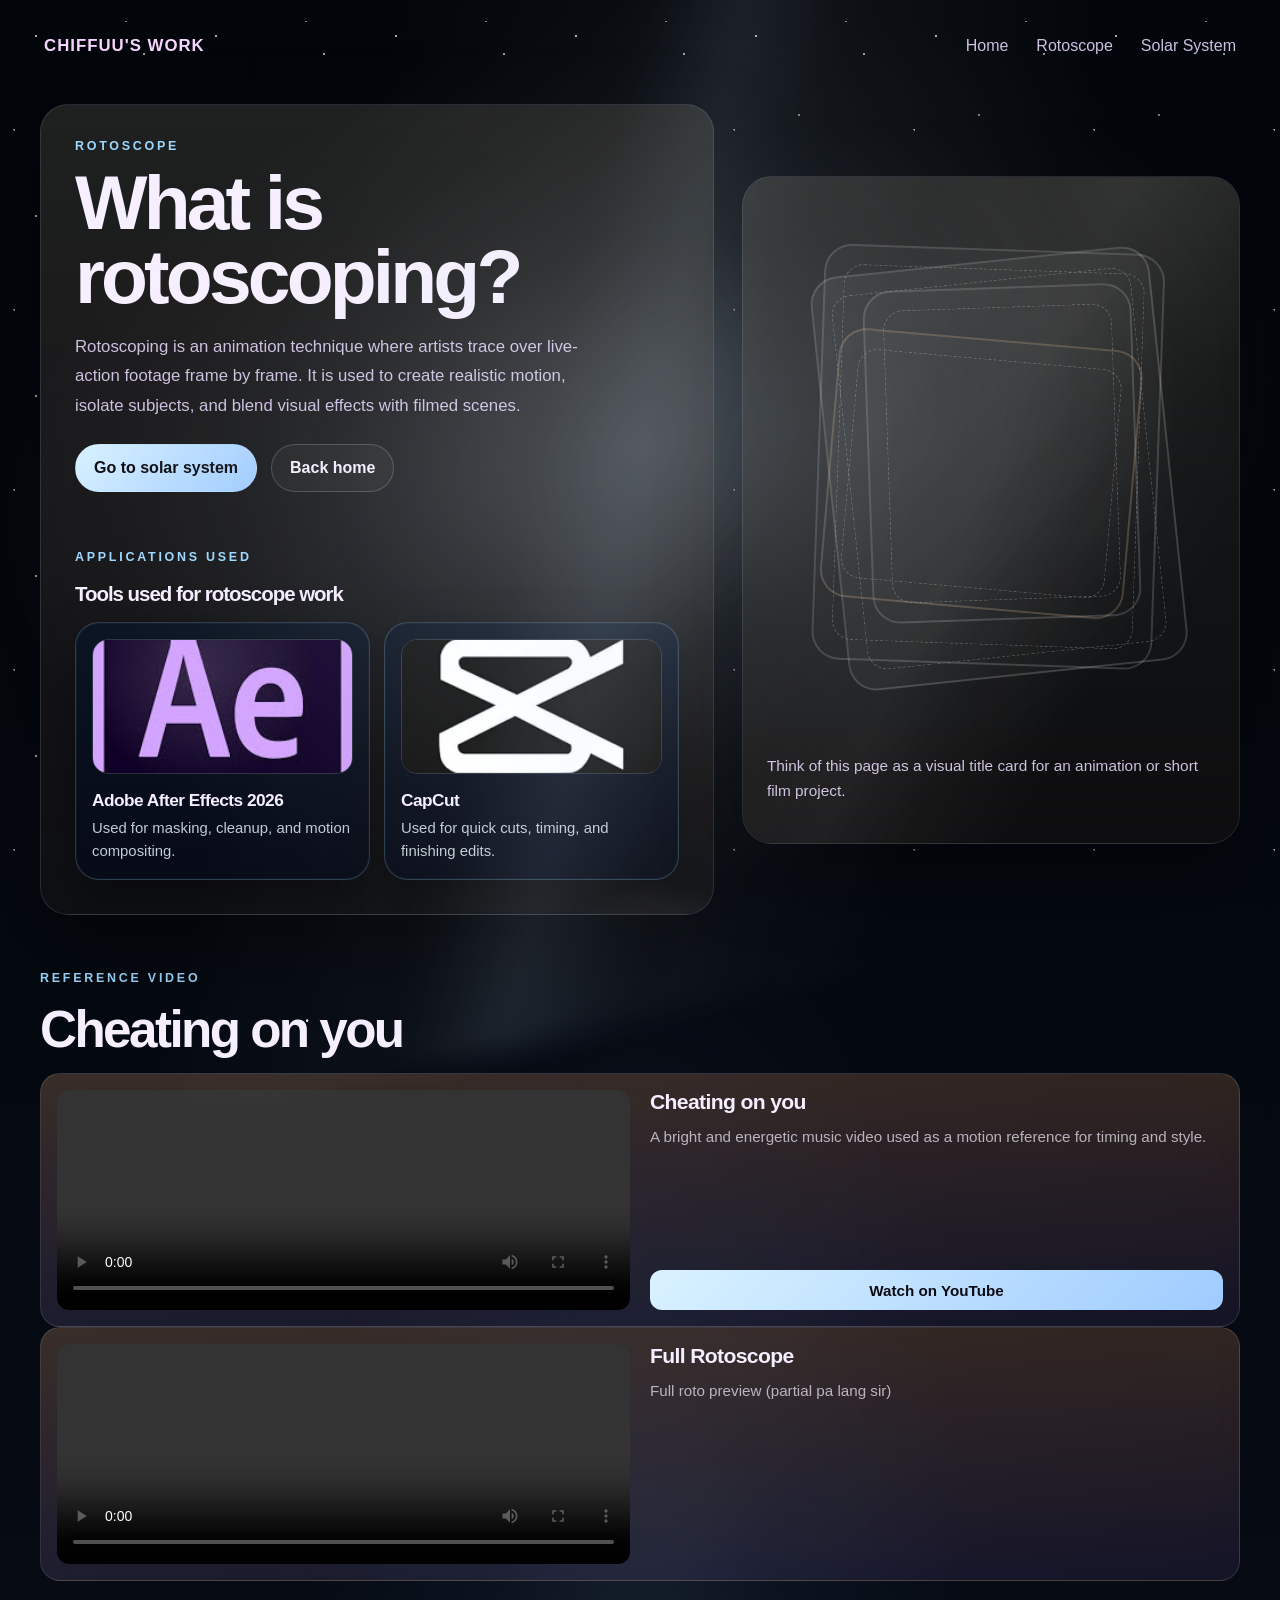
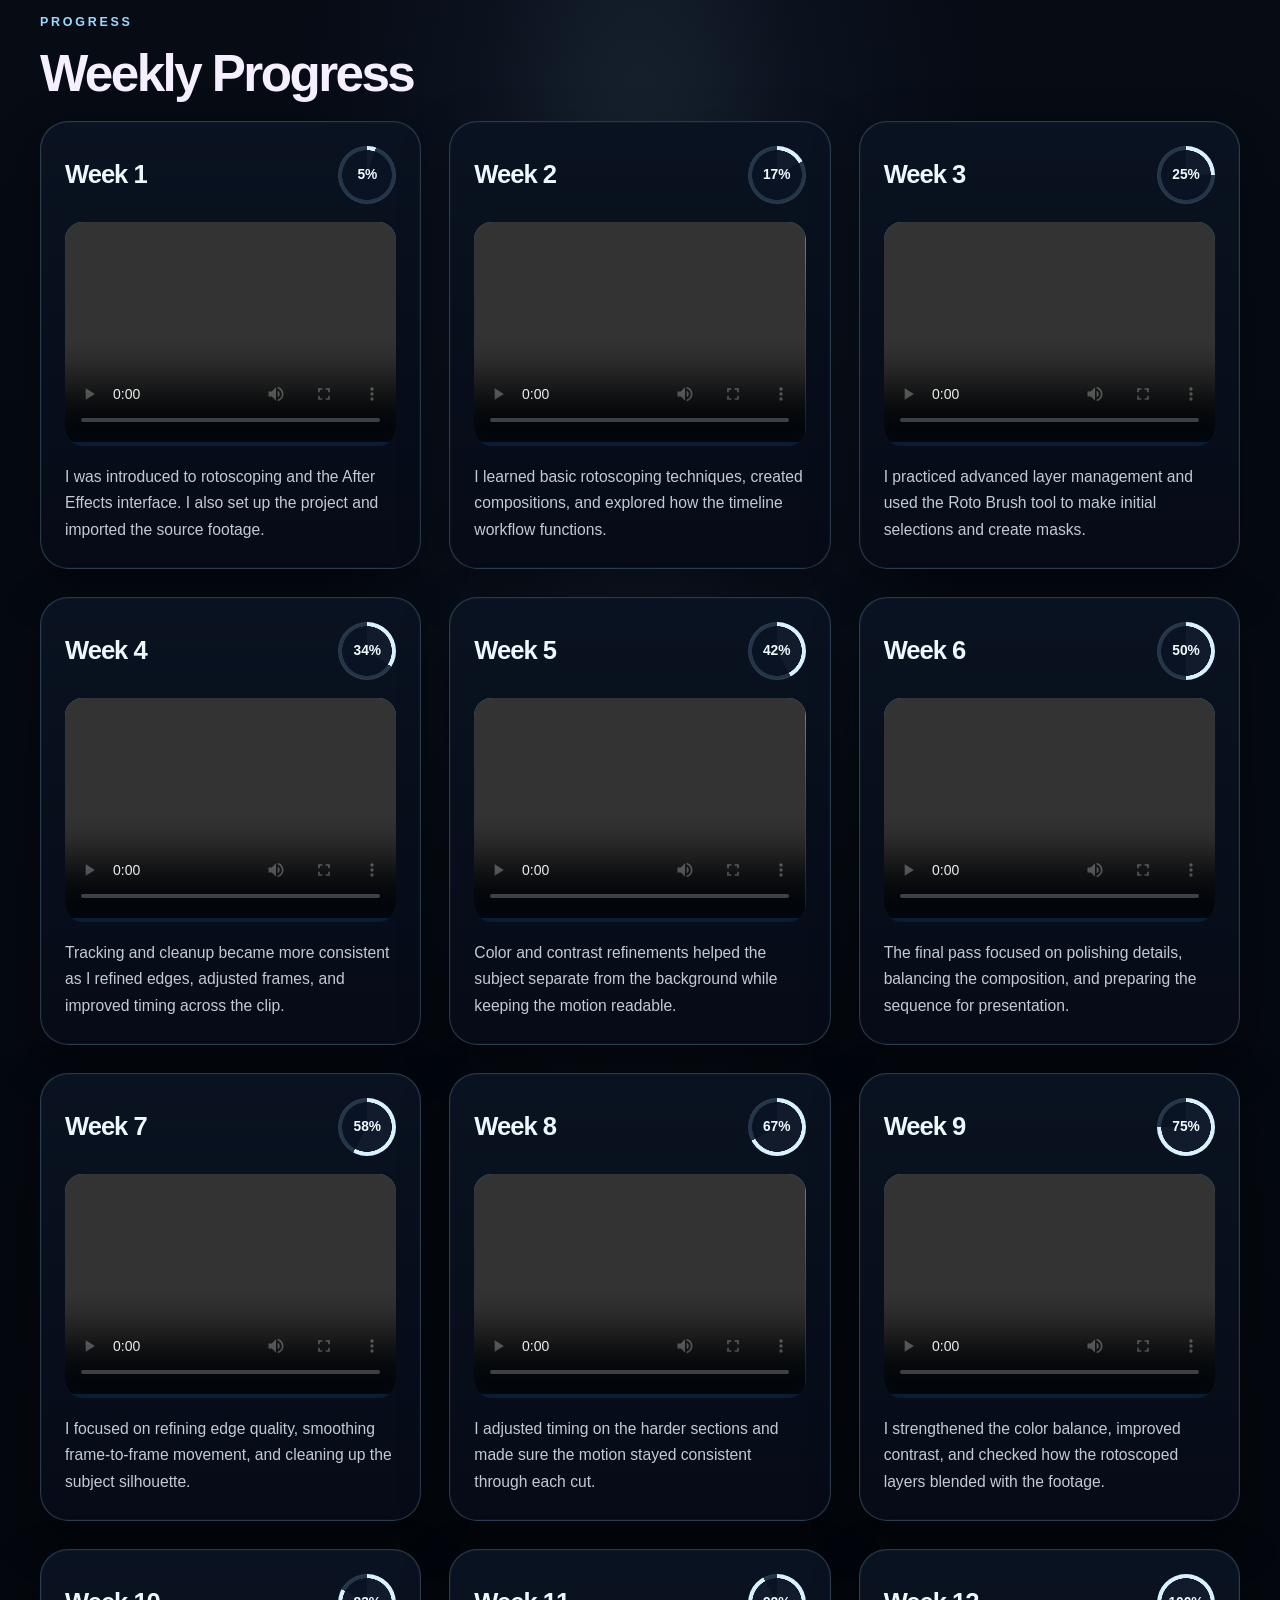
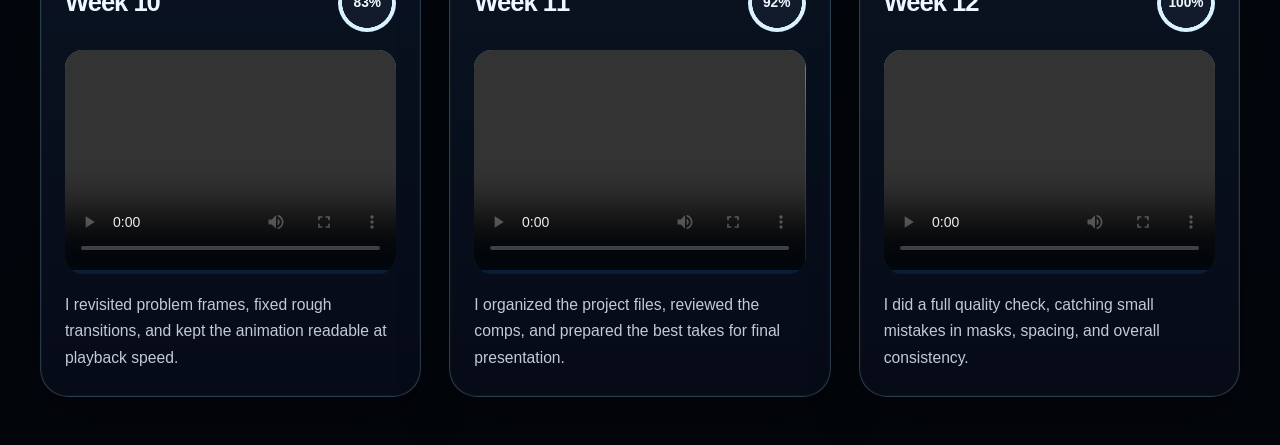
==== commit 3f6c3fcc: "with rocketship" ====
--- a/rotoscope.html
+++ b/rotoscope.html
@@ -80,7 +80,7 @@
           <div class="video-box rotoscope-video-box" aria-label="BTS Dynamite video">
             <div class="video-player">
               <video controls preload="metadata" width="100%" height="220">
-                <source src="video/charlie puth.mp4" type="video/mp4" />
+                <source src="video/charlie-puth.mp4" type="video/mp4" />
                 Your browser does not support the video tag.
               </video>
             </div>
@@ -100,7 +100,7 @@
             </div>
             <div class="video-info">
               <p class="video-title">Full Rotoscope</p>
-              <p class="video-description">Full roto preview (rotonato.mp4)</p>
+              <p class="video-description">Full roto preview (partial pa lang sir)</p>
             </div>
           </div>
         </section>
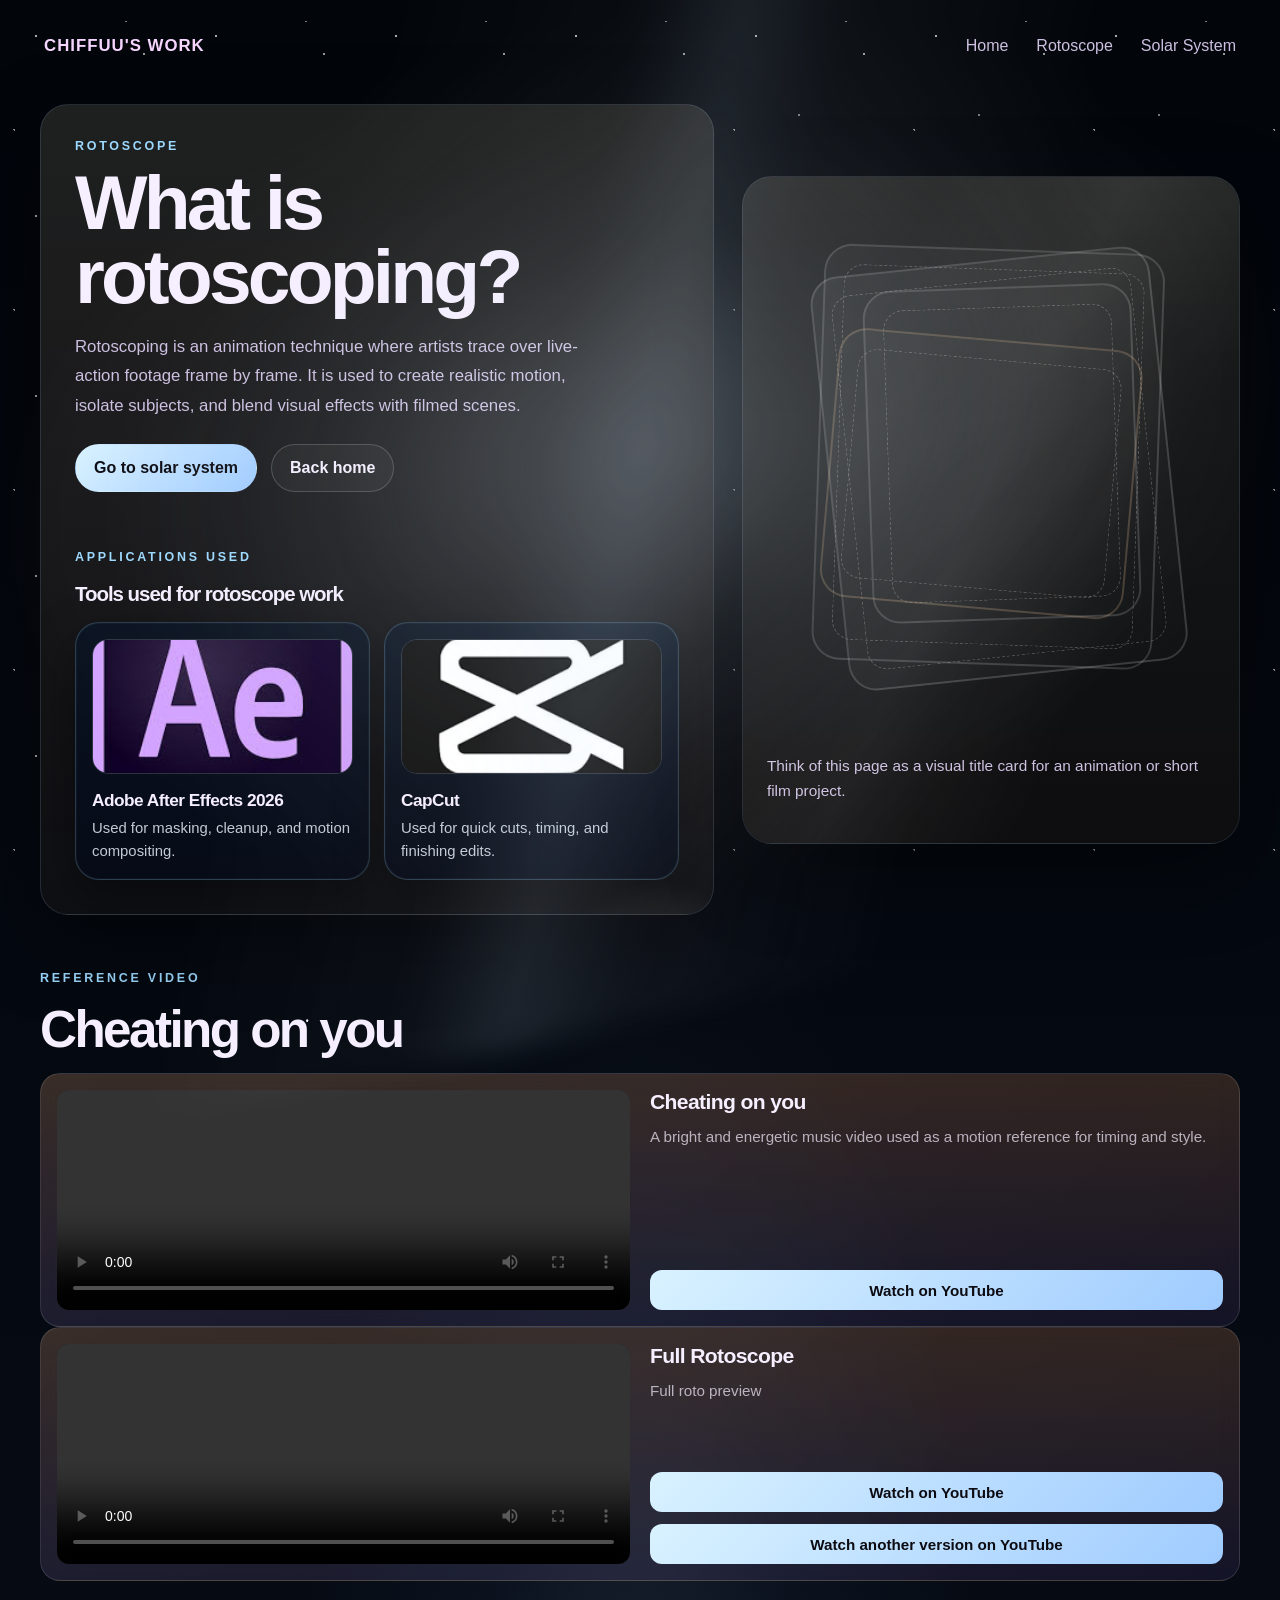
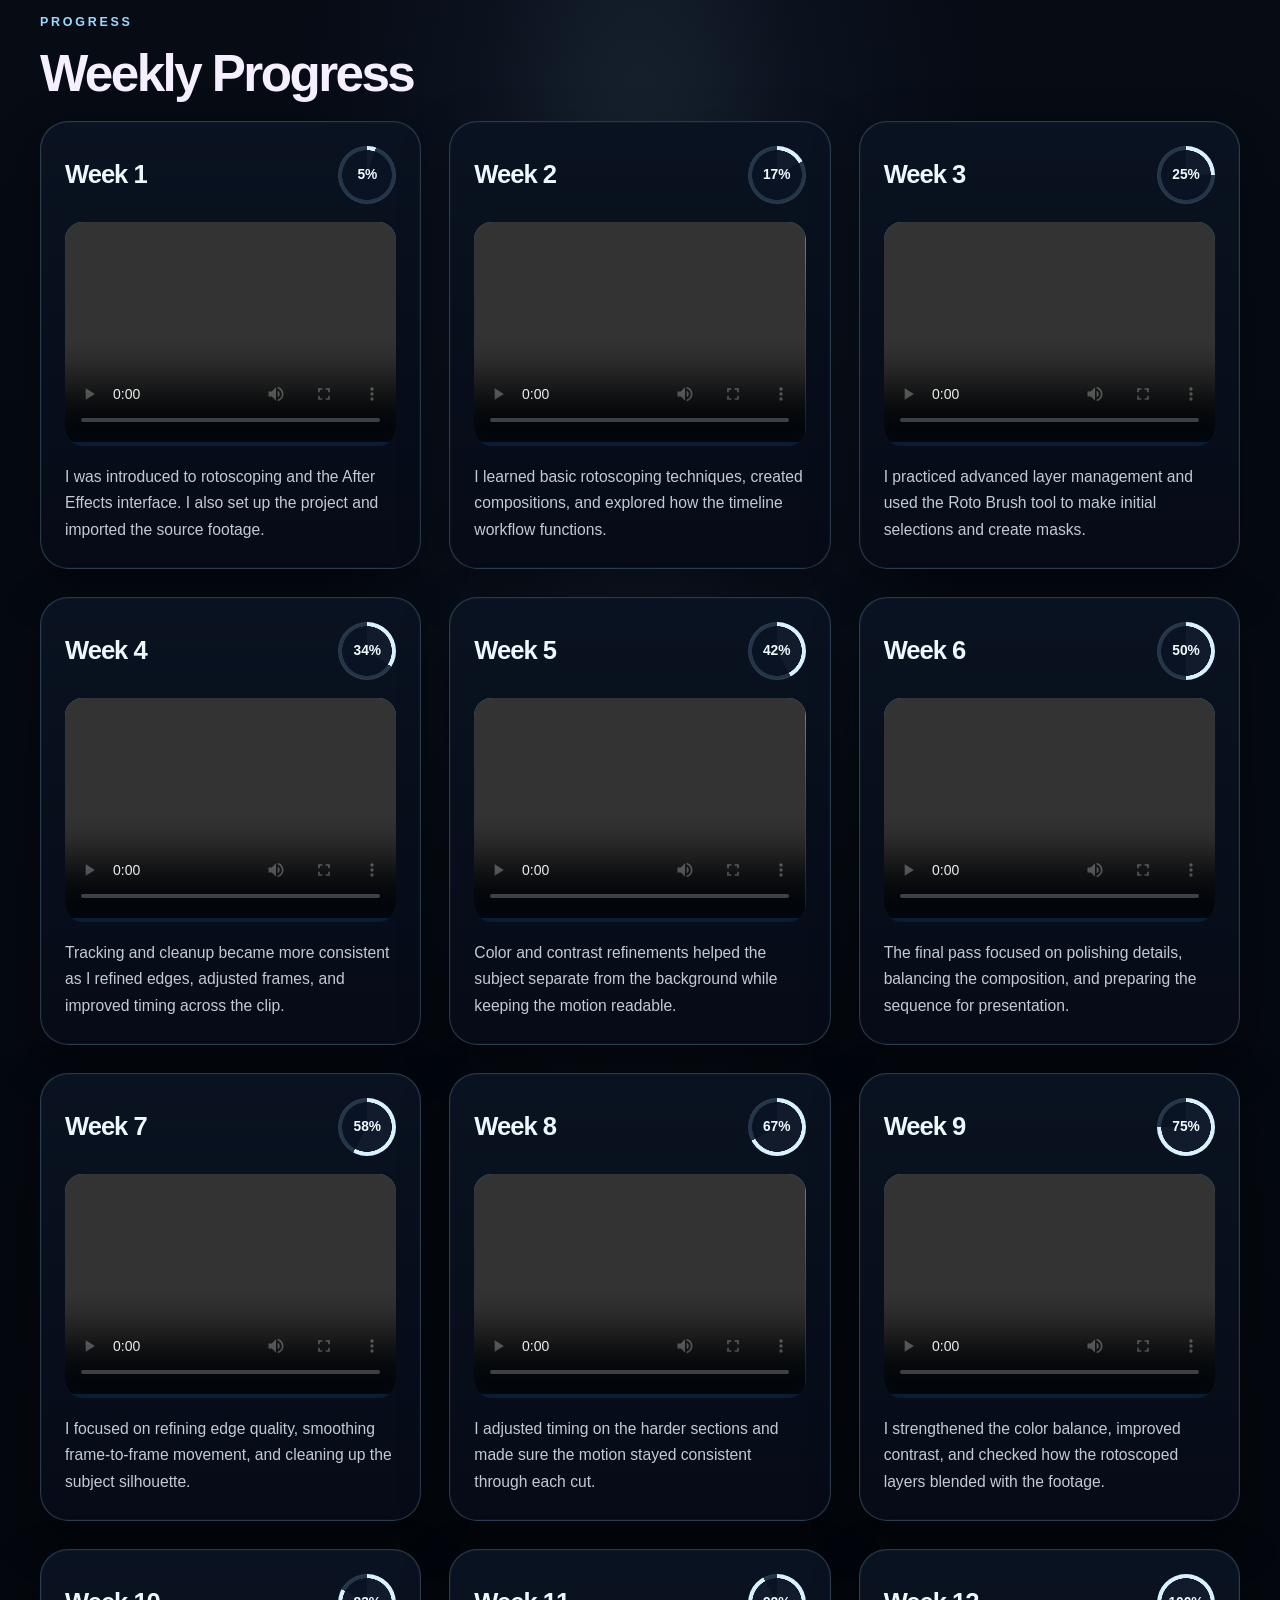
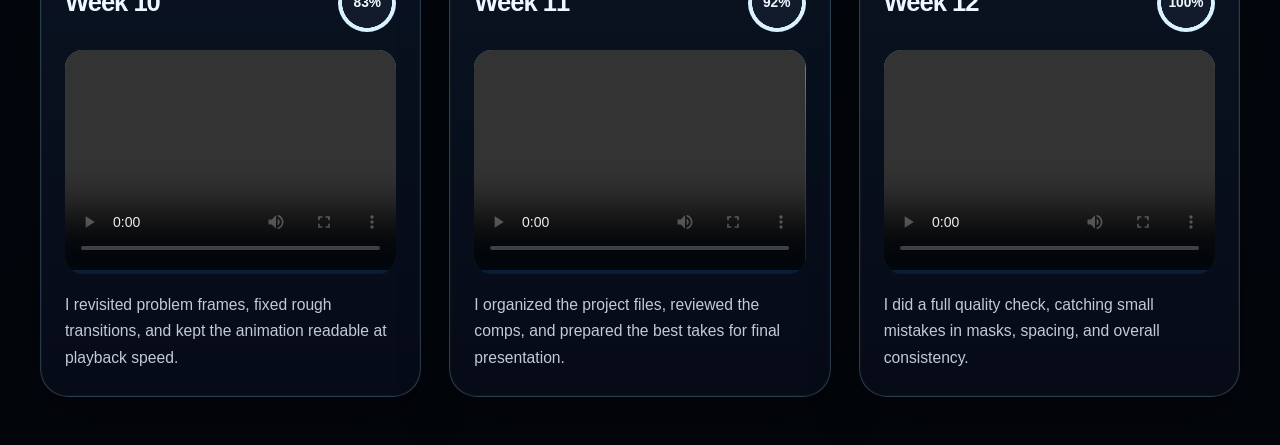
==== commit 29528b06: "new version" ====
--- a/rotoscope.html
+++ b/rotoscope.html
@@ -100,7 +100,9 @@
             </div>
             <div class="video-info">
               <p class="video-title">Full Rotoscope</p>
-              <p class="video-description">Full roto preview (partial pa lang sir)</p>
+              <p class="video-description">Full roto preview </p>
+              <a href="https://www.youtube.com/watch?v=_vKhwAoeoBA" class="video-link" target="_blank" rel="noopener noreferrer">Watch on YouTube</a>
+              <a href="https://www.youtube.com/watch?v=6XEKhRUsbvk" class="video-link" target="_blank" rel="noopener noreferrer">Watch another version on YouTube</a>
             </div>
           </div>
         </section>
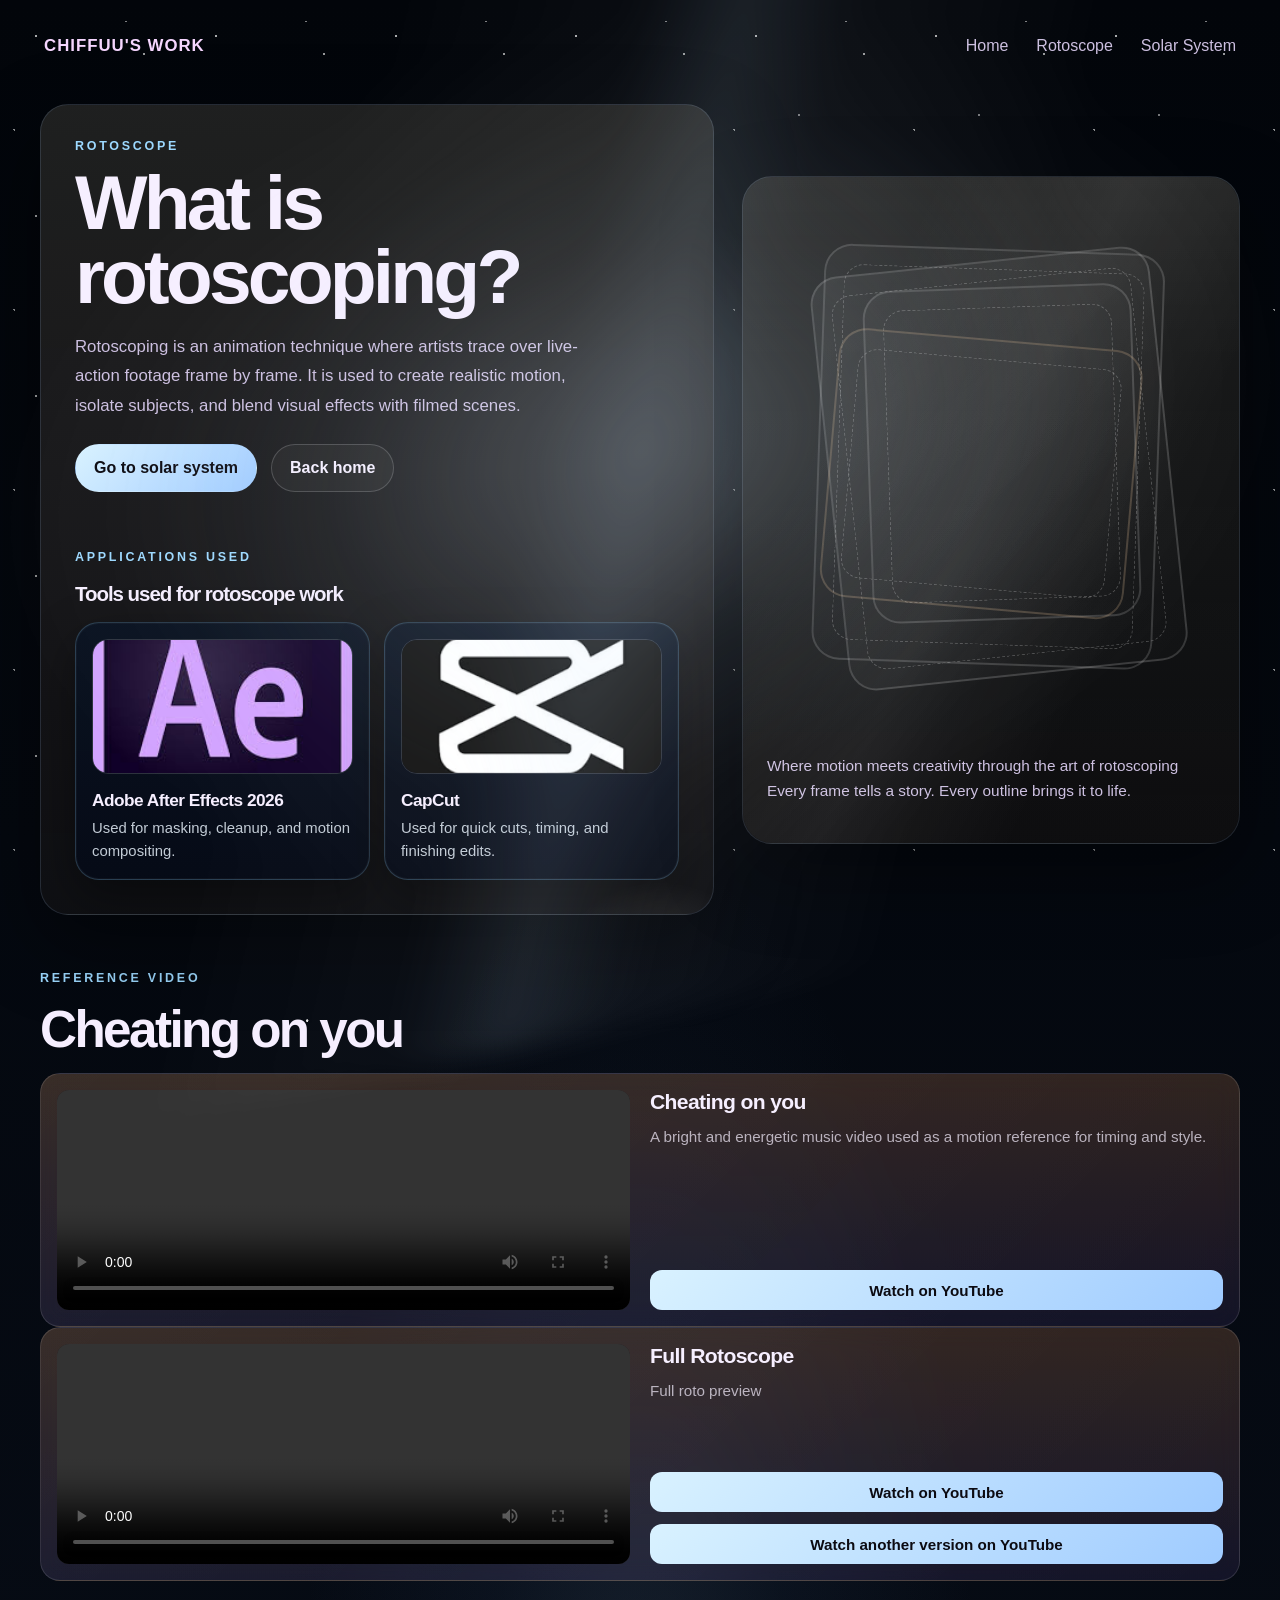
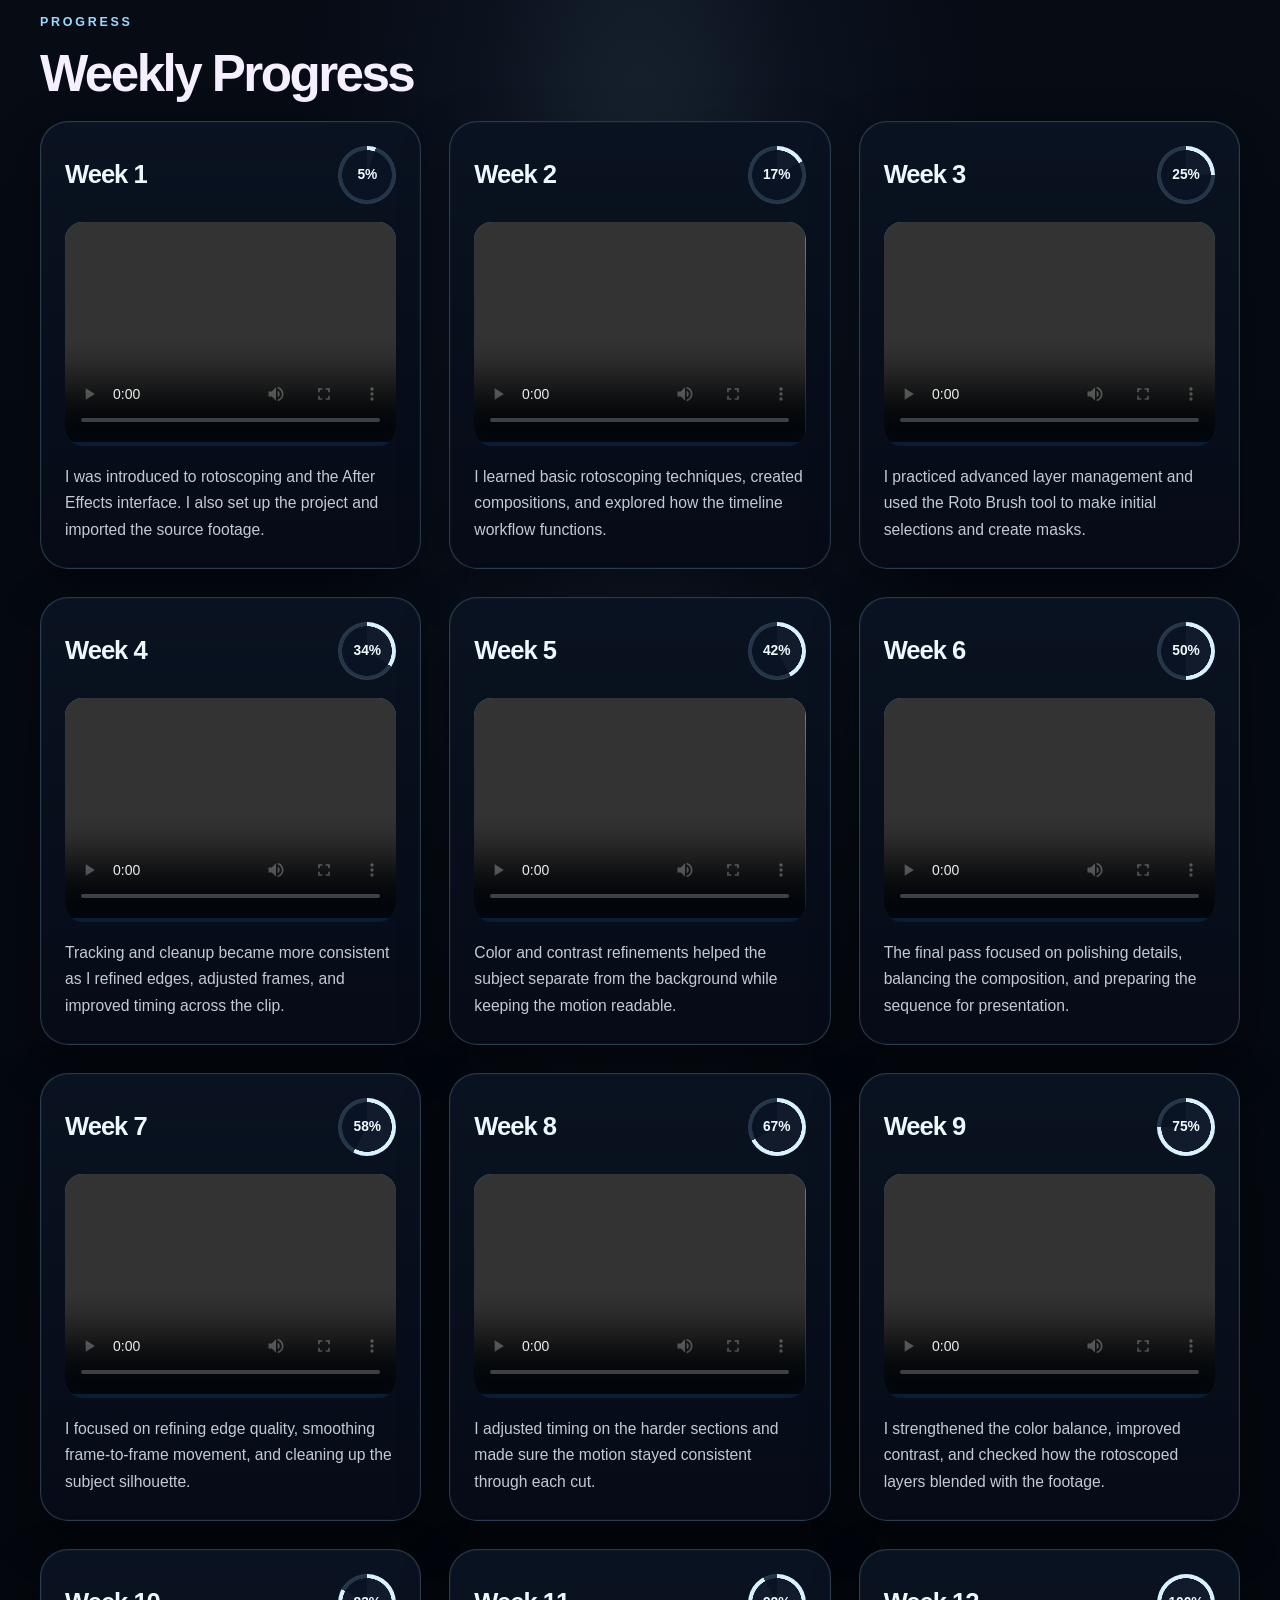
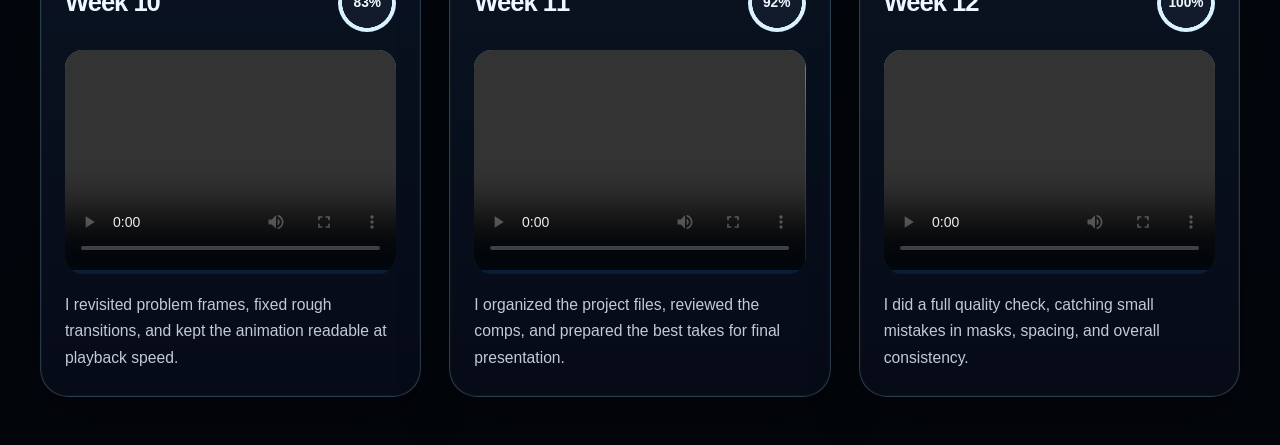
==== commit 20a6cea8: "quote only" ====
--- a/rotoscope.html
+++ b/rotoscope.html
@@ -66,7 +66,8 @@
               <span class="frame frame-d"></span>
             </div>
             <div class="orbit-caption">
-              <p>Think of this page as a visual title card for an animation or short film project.</p>
+              <p> Where motion meets creativity through the art of rotoscoping
+                Every frame tells a story. Every outline brings it to life.</p>
             </div>
           </aside>
         </section>
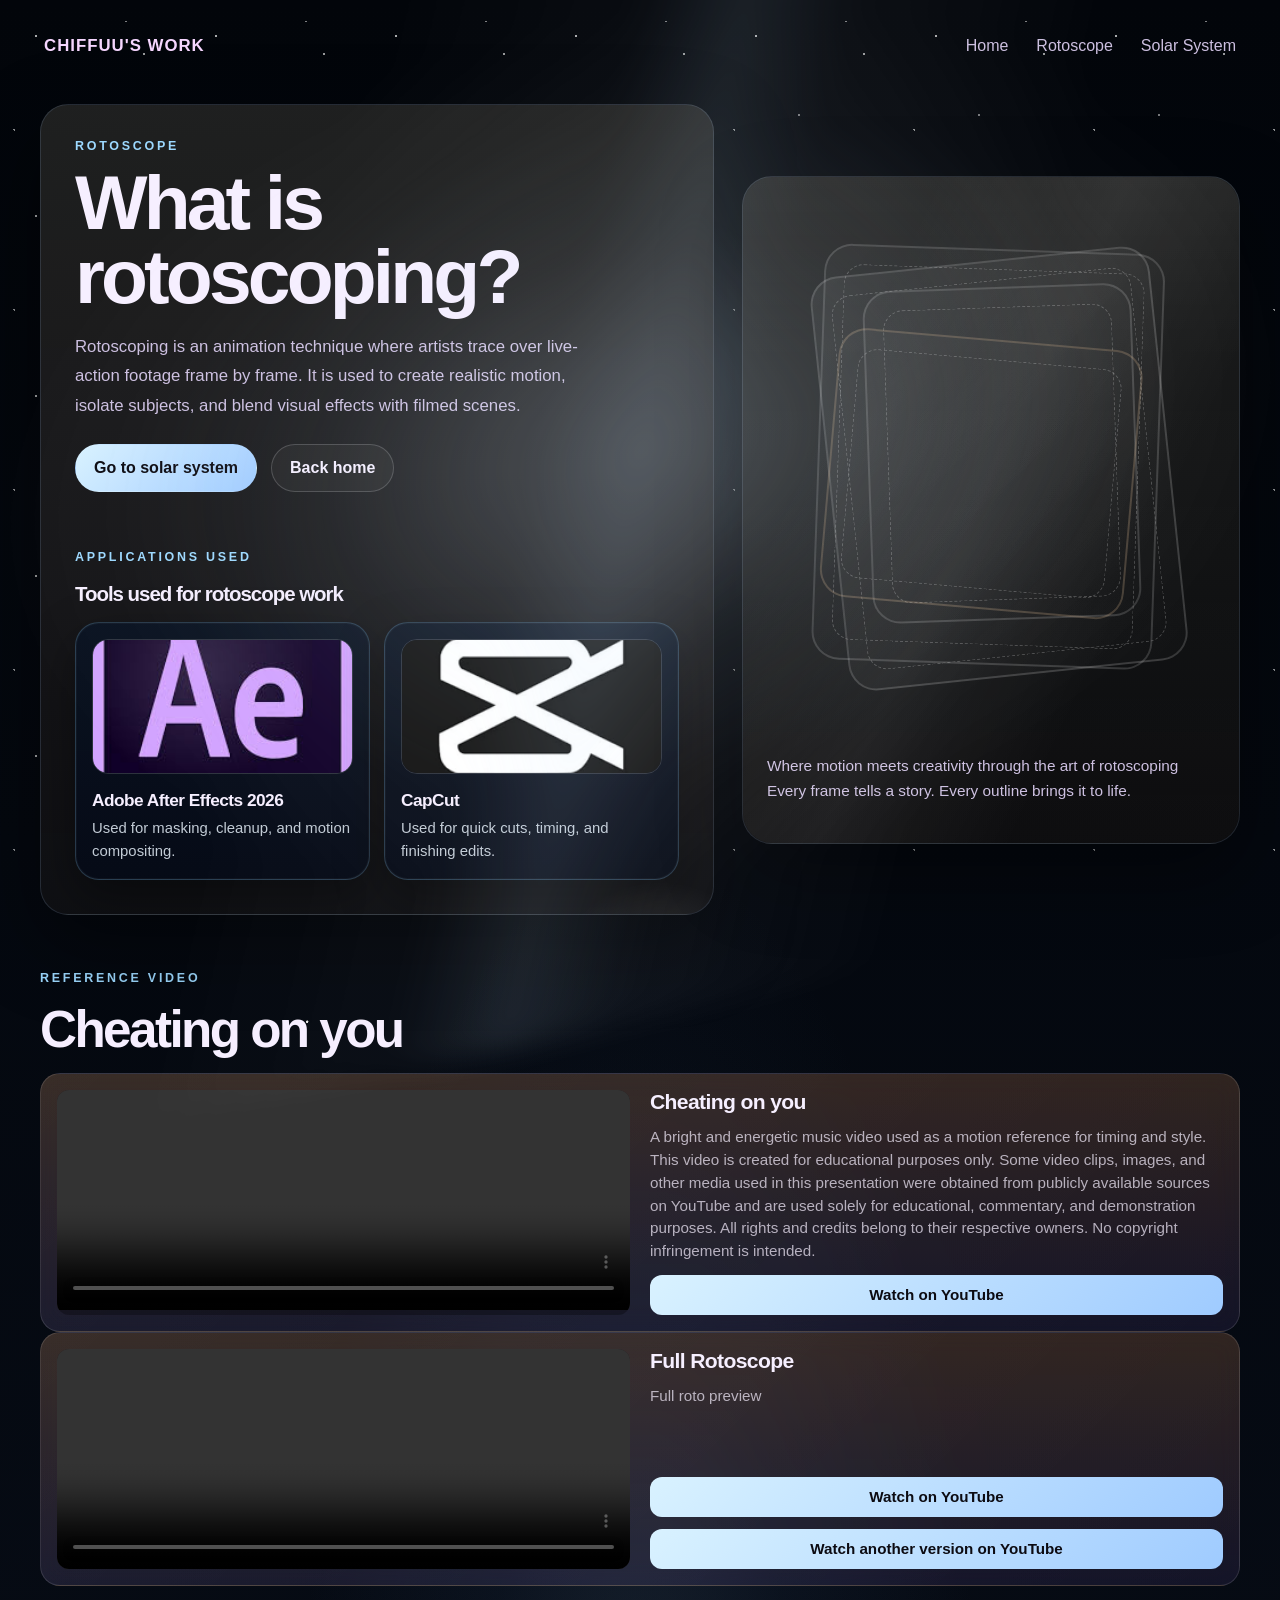
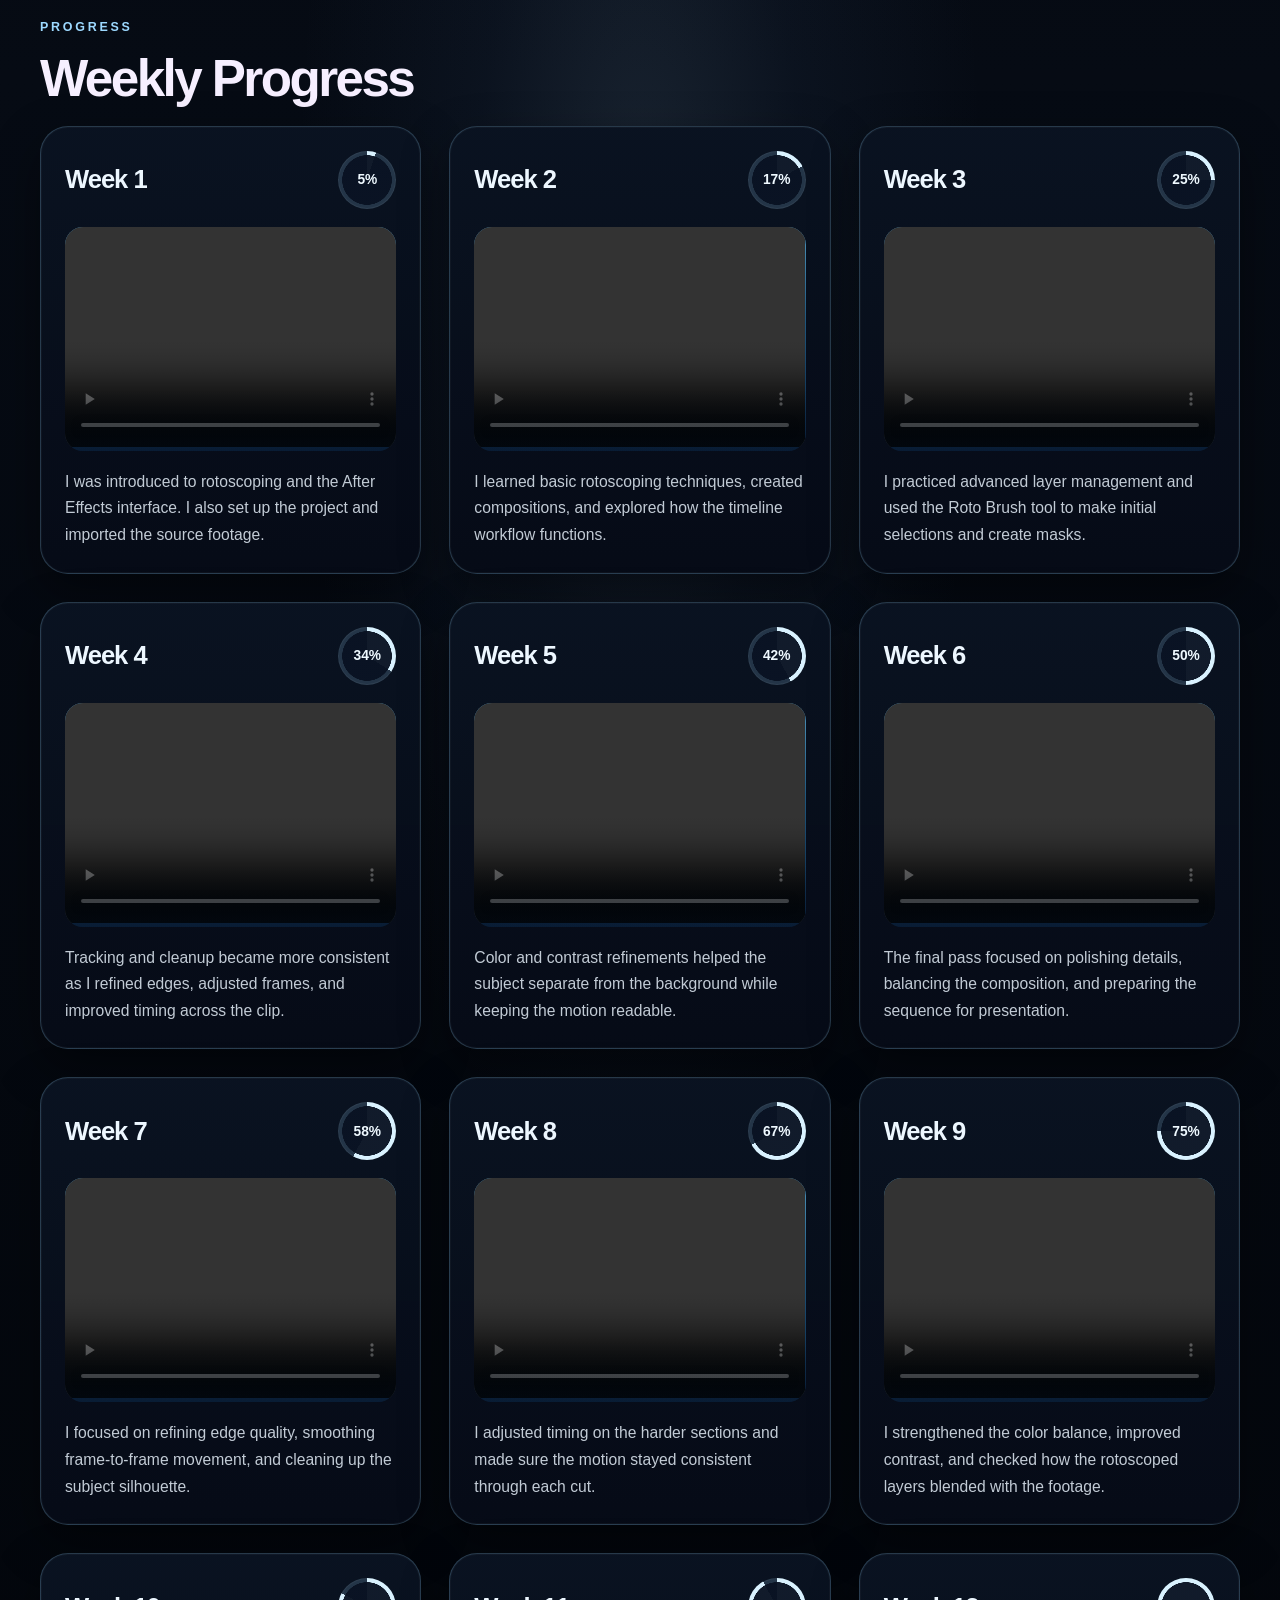
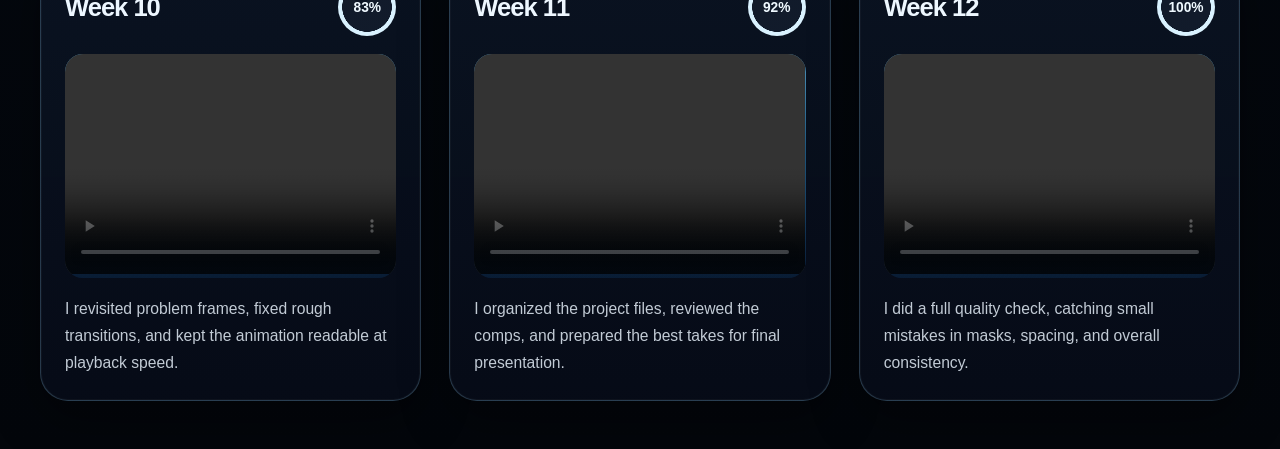
==== commit 6181a747: "copyright" ====
--- a/rotoscope.html
+++ b/rotoscope.html
@@ -87,7 +87,10 @@
             </div>
             <div class="video-info">
               <p class="video-title">Cheating on you</p>
-              <p class="video-description">A bright and energetic music video used as a motion reference for timing and style.</p>
+              <p class="video-description">A bright and energetic music video used as a motion reference for timing and style.
+
+                This video is created for educational purposes only. Some video clips, images, and other media used in this presentation were obtained from publicly available sources on YouTube and are used solely for educational, commentary, and demonstration purposes. All rights and credits belong to their respective owners. No copyright infringement is intended.
+              </p>
               <a href="https://www.youtube.com/watch?v=dRspCmtv2Ng&amp;list=RDdRspCmtv2Ng&amp;start_radio=1" class="video-link" target="_blank" rel="noopener noreferrer">Watch on YouTube</a>
             </div>
           </div>
